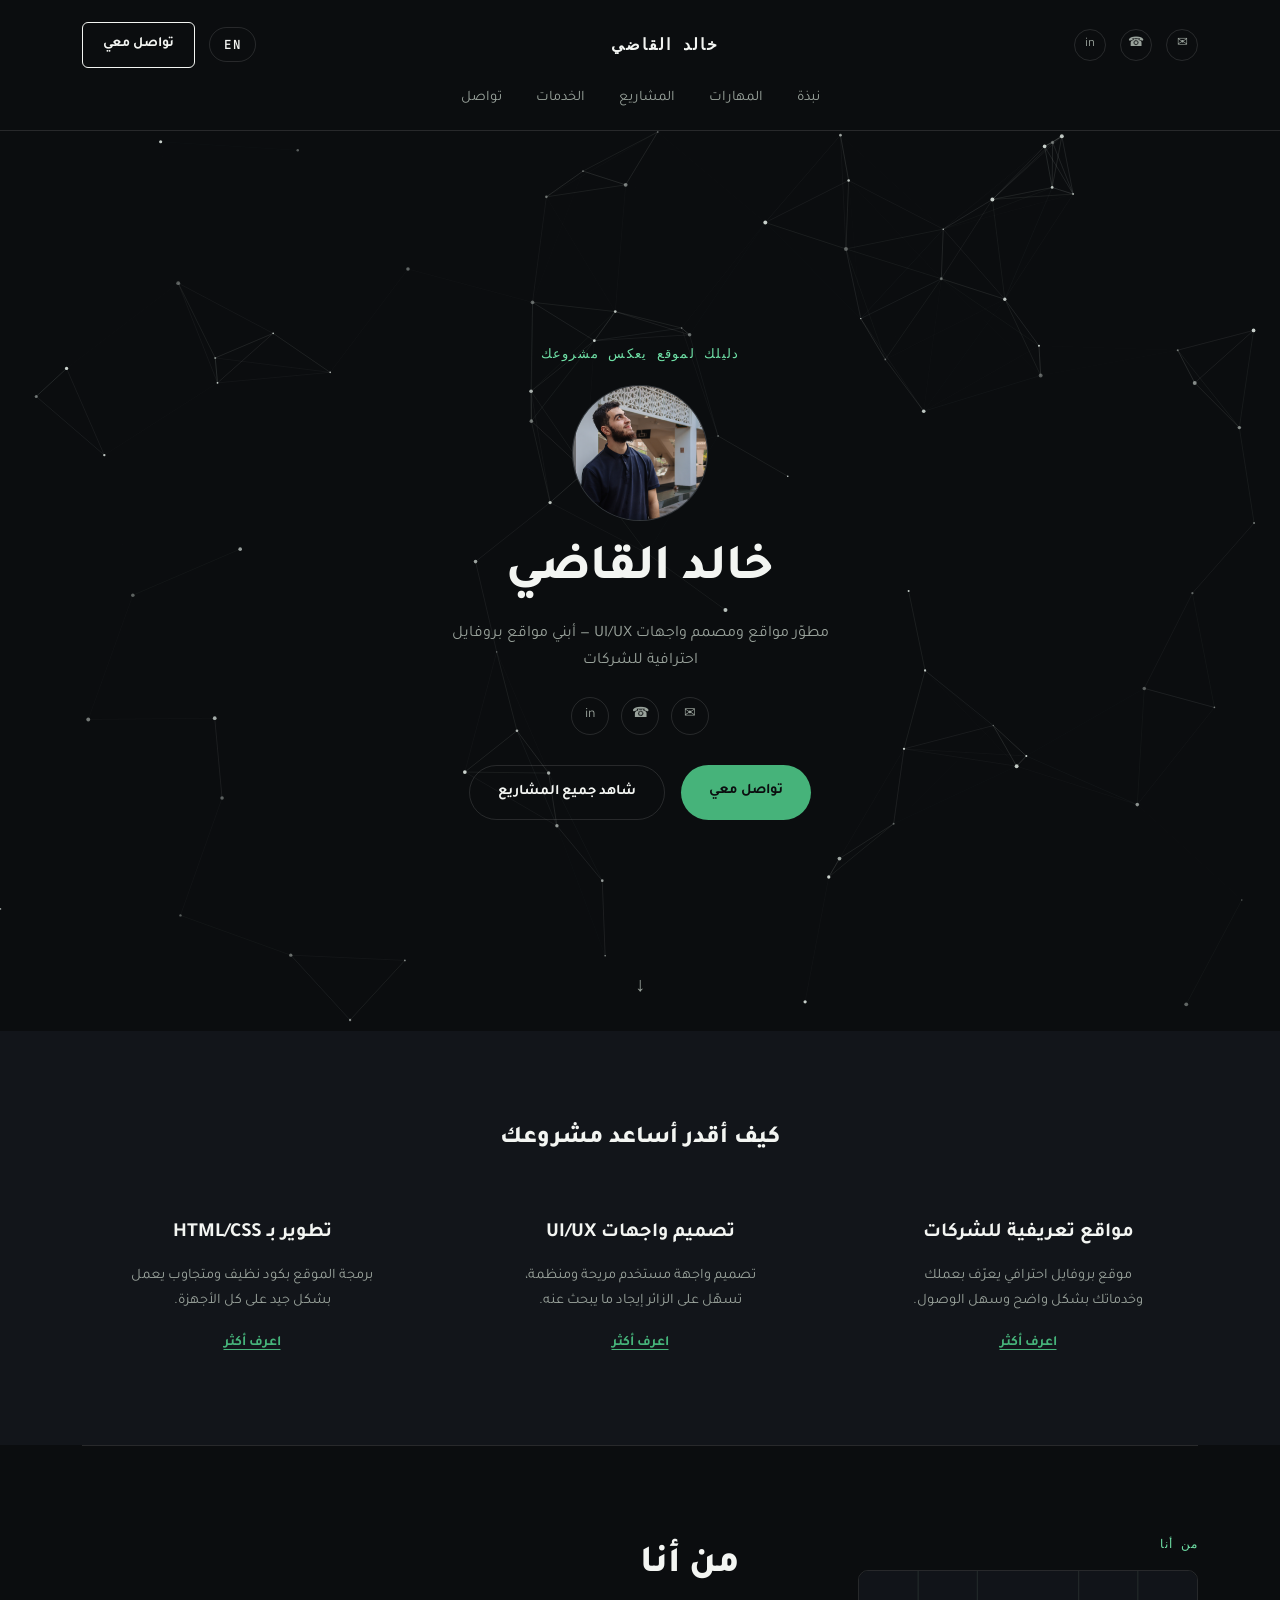
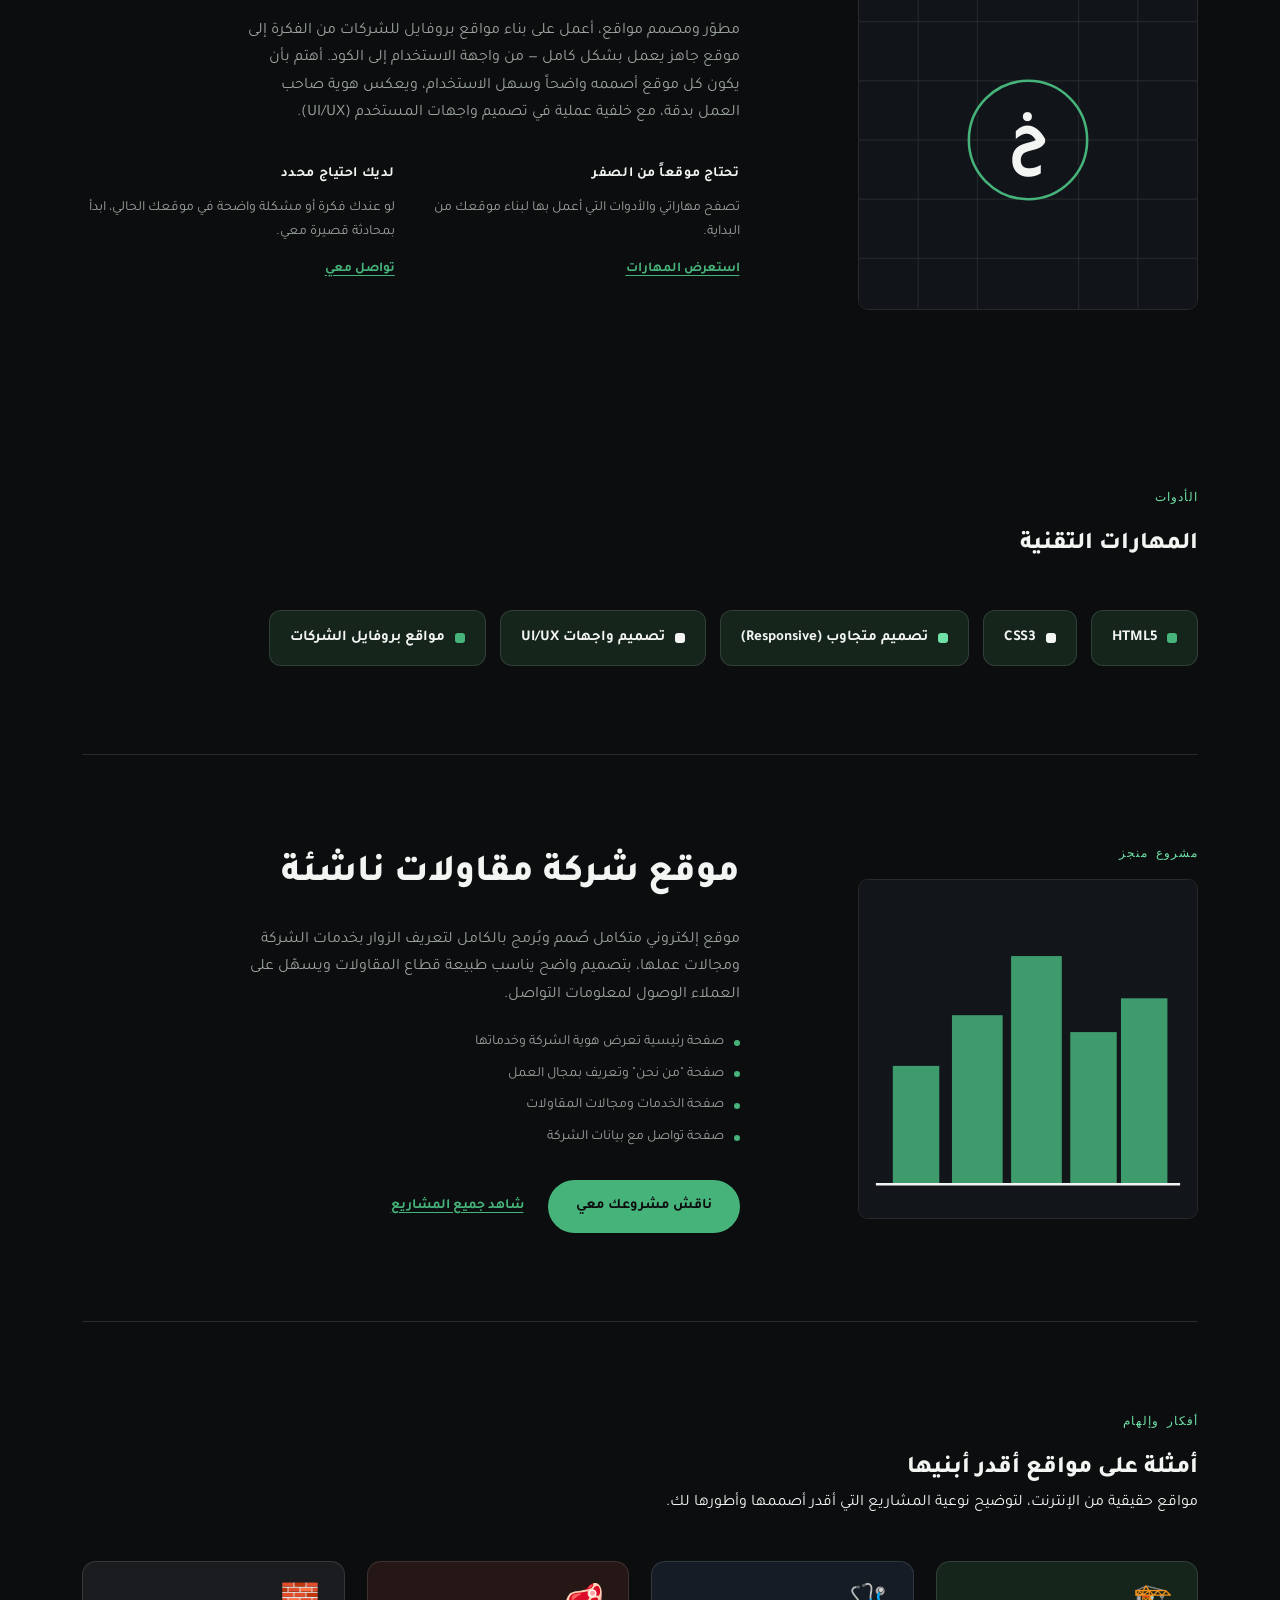
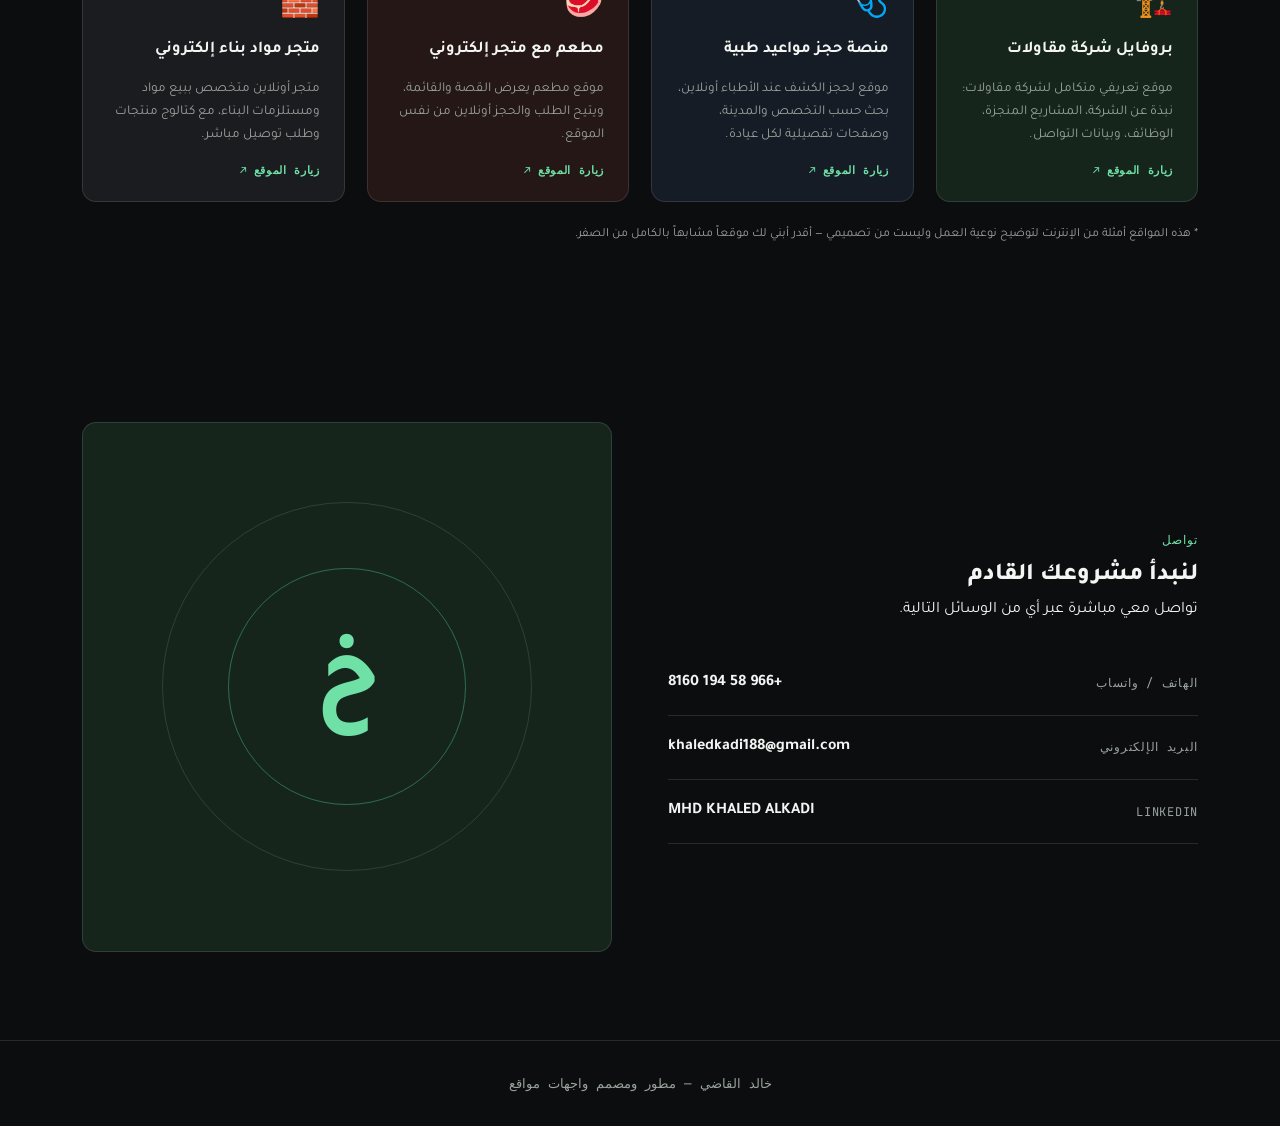
==== index.html @ 9bee2137 "Update index.html" ====
<!DOCTYPE html>
<html lang="ar" dir="rtl">
<head>
<meta charset="UTF-8">
<meta name="viewport" content="width=device-width, initial-scale=1.0">
<title>خالد القاضي — مطور ومصمم واجهات مواقع</title>
<meta name="description" content="خالد القاضي، مطور مواقع ومصمم واجهات مستخدم (UI/UX). أبني مواقع بروفايل احترافية للشركات الناشئة.">
<link rel="preconnect" href="https://fonts.googleapis.com">
<link rel="preconnect" href="https://fonts.gstatic.com" crossorigin>
<link href="https://fonts.googleapis.com/css2?family=Fraunces:ital,opsz,wght@0,9..144,400;0,9..144,500;0,9..144,600;1,9..144,500&family=Sora:wght@400;500;600;700&family=JetBrains+Mono:wght@400;500;600&family=Tajawal:wght@400;500;700;800&display=swap" rel="stylesheet">
<link rel="stylesheet" href="Protofile.css">
</head>
<body>

<header class="nav">
  <div class="nav-top wrap">
    <div class="nav-icons">
      <a href="mailto:khaledkadi188@gmail.com" aria-label="Email" class="icon-link">✉</a>
      <a href="tel:+966581948160" aria-label="Phone" class="icon-link">☎</a>
      <a href="https://www.linkedin.com/" target="_blank" rel="noopener" aria-label="LinkedIn" class="icon-link">in</a>
    </div>
    <a href="#top" class="site-title" data-i18n="brandName">خالد القاضي</a>
    <div class="nav-actions">
      <button class="lang-btn" id="langToggle">EN</button>
      <a href="#contact" class="btn-outline" data-i18n="navCta">تواصل معي</a>
    </div>
  </div>
  <nav class="links wrap">
    <a href="#about" data-i18n="navAbout">نبذة</a>
    <a href="#skills" data-i18n="navSkills">المهارات</a>
    <a href="projects.html" data-i18n="Projects">المشاريع</a>
    <a href="#services" data-i18n="navServices">الخدمات</a>
    <a href="#contact" data-i18n="navContact">تواصل</a>
  </nav>
</header>

<main id="top">
  <!-- HERO -->
  <section class="hero" id="hero">
    <canvas id="constellation" class="constellation-bg" aria-hidden="true"></canvas>
    <div class="hero-content">
      <span class="eyebrow" data-i18n="heroEyebrow">دليلك لموقع يعكس مشروعك</span>

      <div class="hero-avatar">
        <!-- ضع صورتك بجانب index.html بنفس اسم الملف "your-photo.jpg"، أو غيّر اسم الملف هنا في الكود -->
        <img src="Photo/IMG_0021.JPG.jpeg" alt="خالد القاضي" onerror="this.style.display='none'; this.nextElementSibling.style.display='flex';">
        <div class="avatar-fallback">
          <svg viewBox="0 0 100 100" aria-hidden="true"><circle cx="50" cy="36" r="18" fill="none" stroke="currentColor" stroke-width="4" style="color:var(--text-lo)"/><path d="M18 88c4-22 22-34 32-34s28 12 32 34" fill="none" stroke="currentColor" stroke-width="4" style="color:var(--text-lo)"/></svg>
        </div>
      </div>

      <h1 class="display hero-name" data-i18n="brandName">خالد القاضي</h1>
      <p class="hero-tagline" data-i18n="heroTagline">مطوّر مواقع ومصمم واجهات UI/UX — أبني مواقع بروفايل احترافية للشركات</p>

      <div class="hero-socials">
        <a href="mailto:khaledkadi188@gmail.com" aria-label="Email" class="icon-link">✉</a>
        <a href="tel:+966581948160" aria-label="Phone" class="icon-link">☎</a>
        <a href="https://www.linkedin.com/" target="_blank" rel="noopener" aria-label="LinkedIn" class="icon-link">in</a>
      </div>

      <div class="hero-cta">
        <a href="#contact" class="btn-solid" data-i18n="navCta">تواصل معي</a>
        <a href="projects.html" class="btn-outline-invert" data-i18n="viewAllProjects">شاهد أعمالي</a>
      </div>
    </div>
    <span class="scroll-hint">↓</span>
  </section>

  <!-- SERVICES TRIPTYCH -->
  <section id="services" class="triptych">
    <div class="wrap">
      <h2 class="display center" data-i18n="workTitle">كيف أقدر أساعد مشروعك</h2>
      <div class="triptych-grid">
        <div class="triptych-col">
          <h3 data-i18n="serv1Title">مواقع تعريفية للشركات</h3>
          <p data-i18n="serv1Body">موقع بروفايل احترافي يعرّف بعملك وخدماتك بشكل واضح وسهل الوصول.</p>
          <a href="#project" data-i18n="learnMore">اعرف أكثر</a>
        </div>
        <div class="triptych-col">
          <h3 data-i18n="serv2Title">تصميم واجهات UI/UX</h3>
          <p data-i18n="serv2Body">تصميم واجهة مستخدم مريحة ومنظمة، تسهّل على الزائر إيجاد ما يبحث عنه.</p>
          <a href="#skills" data-i18n="learnMore">اعرف أكثر</a>
        </div>
        <div class="triptych-col">
          <h3 data-i18n="serv3Title">تطوير بـ HTML/CSS</h3>
          <p data-i18n="serv3Body">برمجة الموقع بكود نظيف ومتجاوب يعمل بشكل جيد على كل الأجهزة.</p>
          <a href="#contact" data-i18n="learnMore">اعرف أكثر</a>
        </div>
      </div>
    </div>
  </section>

  <div class="wrap"><hr class="rule"></div>

  <!-- SPLIT: ABOUT / APPROACH -->
  <section id="about" class="split">
    <div class="wrap split-grid">
      <div class="split-media">
        <span class="tag" data-i18n="aboutTag">من أنا</span>
        <div class="media-box">
          <svg viewBox="0 0 400 400" aria-hidden="true">
            <rect width="400" height="400" fill="#12151A"/>
            <g stroke="#3A4640" stroke-width="1" opacity="0.6">
              <line x1="0" y1="60" x2="400" y2="60"/><line x1="0" y1="130" x2="400" y2="130"/>
              <line x1="0" y1="200" x2="400" y2="200"/><line x1="0" y1="270" x2="400" y2="270"/>
              <line x1="0" y1="340" x2="400" y2="340"/><line x1="70" y1="0" x2="70" y2="400"/>
              <line x1="140" y1="0" x2="140" y2="400"/><line x1="260" y1="0" x2="260" y2="400"/>
              <line x1="330" y1="0" x2="330" y2="400"/>
            </g>
            <circle cx="200" cy="200" r="70" fill="none" stroke="#46B37A" stroke-width="3"/>
            <text x="200" y="216" text-anchor="middle" font-size="72" font-family="Tajawal, sans-serif" font-weight="800" fill="#F3F5F2">خ</text>
          </svg>
        </div>
      </div>
      <div class="split-body">
        <h2 class="display" data-i18n="aboutTitle">من أنا</h2>
        <p class="lead" data-i18n="aboutBody">مطوّر ومصمم مواقع، أعمل على بناء مواقع بروفايل للشركات من الفكرة إلى موقع جاهز يعمل بشكل كامل — من واجهة الاستخدام إلى الكود. أهتم بأن يكون كل موقع أصممه واضحاً وسهل الاستخدام، ويعكس هوية صاحب العمل بدقة، مع خلفية عملية في تصميم واجهات المستخدم (UI/UX).</p>
        <div class="two-col">
          <div>
            <h4 data-i18n="tryNewTitle">تحتاج موقعاً من الصفر</h4>
            <p data-i18n="tryNewBody">تصفح مهاراتي والأدوات التي أعمل بها لبناء موقعك من البداية.</p>
            <a href="#skills" data-i18n="skillsLink">استعرض المهارات</a>
          </div>
          <div>
            <h4 data-i18n="targetTitle">لديك احتياج محدد</h4>
            <p data-i18n="targetBody">لو عندك فكرة أو مشكلة واضحة في موقعك الحالي، ابدأ بمحادثة قصيرة معي.</p>
            <a href="#contact" data-i18n="scheduleLink">تواصل معي</a>
          </div>
        </div>
      </div>
    </div>
  </section>

  <!-- SKILLS -->
  <section id="skills">
    <div class="wrap">
      <div class="section-head">
        <span class="tag" data-i18n="skillsTag">الأدوات</span>
        <h2 class="display" data-i18n="skillsTitle">المهارات التقنية</h2>
      </div>
      <div class="skills-wrap">
        <div class="skill-chip"><span class="skill-dot"></span>HTML5</div>
        <div class="skill-chip"><span class="skill-dot"></span>CSS3</div>
        <div class="skill-chip"><span class="skill-dot"></span><span data-i18n="skillResponsive">تصميم متجاوب (Responsive)</span></div>
        <div class="skill-chip"><span class="skill-dot"></span><span data-i18n="skillUiUx">تصميم واجهات UI/UX</span></div>
        <div class="skill-chip"><span class="skill-dot"></span><span data-i18n="skillProfile">مواقع بروفايل الشركات</span></div>
      </div>
    </div>
  </section>

  <div class="wrap"><hr class="rule"></div>

  <!-- PROJECT SPLIT (CTA style like reference coaching section) -->
  <section id="project" class="split alt">
    <div class="wrap split-grid">
      <div class="split-media">
        <span class="tag" data-i18n="projectTag">مشروع منجز</span>
        <div class="media-box">
          <svg viewBox="0 0 400 400" aria-hidden="true">
            <rect width="400" height="400" fill="#12151A"/>
            <g fill="#46B37A" opacity="0.85">
              <rect x="40" y="220" width="55" height="140"/>
              <rect x="110" y="160" width="60" height="200"/>
              <rect x="180" y="90" width="60" height="270"/>
              <rect x="250" y="180" width="55" height="180"/>
              <rect x="310" y="140" width="55" height="220"/>
            </g>
            <line x1="20" y1="360" x2="380" y2="360" stroke="#F3F5F2" stroke-width="3"/>
          </svg>
        </div>
      </div>
      <div class="split-body">
        <h2 class="display" data-i18n="projectTitle">موقع شركة مقاولات ناشئة</h2>
        <p class="lead" data-i18n="projectCardBody">موقع إلكتروني متكامل صُمم وبُرمج بالكامل لتعريف الزوار بخدمات الشركة ومجالات عملها، بتصميم واضح يناسب طبيعة قطاع المقاولات ويسهّل على العملاء الوصول لمعلومات التواصل.</p>
        <ul class="project-list">
          <li data-i18n="projectF1">صفحة رئيسية تعرض هوية الشركة وخدماتها</li>
          <li data-i18n="projectF2">صفحة "من نحن" وتعريف بمجال العمل</li>
          <li data-i18n="projectF3">صفحة الخدمات ومجالات المقاولات</li>
          <li data-i18n="projectF4">صفحة تواصل مع بيانات الشركة</li>
        </ul>
        <a href="#contact" class="btn-solid" data-i18n="bookCta">ناقش مشروعك معي</a>
        <a href="projects.html" class="card-link" style="display:inline-block; margin-inline-start:20px;" data-i18n="viewAllProjects">شاهد جميع المشاريع</a>
      </div>
    </div>
  </section>

  <div class="wrap"><hr class="rule"></div>

  <!-- INSPIRATION EXAMPLES -->
  <section id="examples">
    <div class="wrap">
      <div class="section-head">
        <span class="tag" data-i18n="examplesTag">أفكار وإلهام</span>
        <h2 class="display" data-i18n="examplesTitle">أمثلة على مواقع أقدر أبنيها</h2>
        <p class="lead" data-i18n="examplesLead">مواقع حقيقية من الإنترنت، لتوضيح نوعية المشاريع التي أقدر أصممها وأطورها لك.</p>
      </div>
      <div class="examples-grid">
        <a class="example-card tone-a" href="https://igcco.net/en/" target="_blank" rel="noopener">
          <span class="example-icon">🏗️</span>
          <h3 data-i18n="ex1Title">بروفايل شركة مقاولات</h3>
          <p data-i18n="ex1Body">موقع تعريفي متكامل لشركة مقاولات: نبذة عن الشركة، المشاريع المنجزة، الوظائف، وبيانات التواصل.</p>
          <span class="example-visit" data-i18n="visitSite">زيارة الموقع</span>
        </a>
        <a class="example-card tone-b" href="https://saudi.vezeeta.com/ar" target="_blank" rel="noopener">
          <span class="example-icon">🩺</span>
          <h3 data-i18n="ex2Title">منصة حجز مواعيد طبية</h3>
          <p data-i18n="ex2Body">موقع لحجز الكشف عند الأطباء أونلاين، بحث حسب التخصص والمدينة، وصفحات تفصيلية لكل عيادة.</p>
          <span class="example-visit" data-i18n="visitSite">زيارة الموقع</span>
        </a>
        <a class="example-card tone-c" href="https://redston.sa/ar" target="_blank" rel="noopener">
          <span class="example-icon">🥩</span>
          <h3 data-i18n="ex3Title">مطعم مع متجر إلكتروني</h3>
          <p data-i18n="ex3Body">موقع مطعم يعرض القصة والقائمة، ويتيح الطلب والحجز أونلاين من نفس الموقع.</p>
          <span class="example-visit" data-i18n="visitSite">زيارة الموقع</span>
        </a>
        <a class="example-card tone-d" href="https://mawad.com/" target="_blank" rel="noopener">
          <span class="example-icon">🧱</span>
          <h3 data-i18n="ex4Title">متجر مواد بناء إلكتروني</h3>
          <p data-i18n="ex4Body">متجر أونلاين متخصص ببيع مواد ومستلزمات البناء، مع كتالوج منتجات وطلب توصيل مباشر.</p>
          <span class="example-visit" data-i18n="visitSite">زيارة الموقع</span>
        </a>
      </div>
      <p class="examples-note" data-i18n="examplesNote">* هذه المواقع أمثلة من الإنترنت لتوضيح نوعية العمل وليست من تصميمي — أقدر أبني لك موقعاً مشابهاً بالكامل من الصفر.</p>
    </div>
  </section>

  <!-- CONTACT -->
  <section id="contact">
    <div class="wrap">
      <div class="contact-inner">
        <div>
          <span class="tag" data-i18n="contactTag">تواصل</span>
          <h2 class="display" data-i18n="contactTitle">لنبدأ مشروعك القادم</h2>
          <p class="lead" data-i18n="contactLead">تواصل معي مباشرة عبر أي من الوسائل التالية.</p>
          <div class="contact-list">
            <a class="contact-row" href="tel:+966581948160">
              <span class="k" data-i18n="contactPhoneK">الهاتف / واتساب</span>
              <span class="v">+966 58 194 8160</span>
            </a>
            <a class="contact-row" href="mailto:khaledkadi188@gmail.com">
              <span class="k" data-i18n="contactEmailK">البريد الإلكتروني</span>
              <span class="v">khaledkadi188@gmail.com</span>
            </a>
            <a class="contact-row" href="https://www.linkedin.com/" target="_blank" rel="noopener">
              <span class="k">LinkedIn</span>
              <span class="v">MHD KHALED ALKADI</span>
            </a>
          </div>
        </div>
        <div class="contact-visual" aria-hidden="true">
          <div class="ring r1"></div>
          <div class="ring r2"></div>
          <span class="contact-initial">خ</span>
        </div>
      </div>
    </div>
  </section>
</main>

<footer>
  <div class="wrap">
    <span data-i18n="footerText">خالد القاضي — مطور ومصمم واجهات مواقع</span>
  </div>
</footer>

<script>
  const translations = {
    ar: {
      brandName:"خالد القاضي", navAbout:"نبذة", navSkills:"المهارات", navProject:"المشاريع", navServices:"الخدمات", navContact:"تواصل", navCta:"تواصل معي",
      heroEyebrow:"دليلك لموقع يعكس مشروعك",
      heroTagline:"مطوّر مواقع ومصمم واجهات UI/UX — أبني مواقع بروفايل احترافية للشركات",
      workTitle:"كيف أقدر أساعد مشروعك",
      serv1Title:"مواقع تعريفية للشركات", serv1Body:"موقع بروفايل احترافي يعرّف بعملك وخدماتك بشكل واضح وسهل الوصول.",
      serv2Title:"تصميم واجهات UI/UX", serv2Body:"تصميم واجهة مستخدم مريحة ومنظمة، تسهّل على الزائر إيجاد ما يبحث عنه.",
      serv3Title:"تطوير بـ HTML/CSS", serv3Body:"برمجة الموقع بكود نظيف ومتجاوب يعمل بشكل جيد على كل الأجهزة.",
      learnMore:"اعرف أكثر",
      aboutTag:"من أنا", aboutTitle:"من أنا",
      aboutBody:"مطوّر ومصمم مواقع، أعمل على بناء مواقع بروفايل للشركات من الفكرة إلى موقع جاهز يعمل بشكل كامل — من واجهة الاستخدام إلى الكود. أهتم بأن يكون كل موقع أصممه واضحاً وسهل الاستخدام، ويعكس هوية صاحب العمل بدقة، مع خلفية عملية في تصميم واجهات المستخدم (UI/UX).",
      tryNewTitle:"تحتاج موقعاً من الصفر", tryNewBody:"تصفح مهاراتي والأدوات التي أعمل بها لبناء موقعك من البداية.", skillsLink:"استعرض المهارات",
      targetTitle:"لديك احتياج محدد", targetBody:"لو عندك فكرة أو مشكلة واضحة في موقعك الحالي، ابدأ بمحادثة قصيرة معي.", scheduleLink:"تواصل معي",
      skillsTag:"الأدوات", skillsTitle:"المهارات التقنية",
      skillResponsive:"تصميم متجاوب (Responsive)", skillUiUx:"تصميم واجهات UI/UX", skillProfile:"مواقع بروفايل الشركات",
      projectTag:"مشروع منجز", projectTitle:"موقع شركة مقاولات ناشئة",
      projectCardBody:"موقع إلكتروني متكامل صُمم وبُرمج بالكامل لتعريف الزوار بخدمات الشركة ومجالات عملها، بتصميم واضح يناسب طبيعة قطاع المقاولات ويسهّل على العملاء الوصول لمعلومات التواصل.",
      projectF1:"صفحة رئيسية تعرض هوية الشركة وخدماتها",
      projectF2:'صفحة "من نحن" وتعريف بمجال العمل',
      projectF3:"صفحة الخدمات ومجالات المقاولات",
      projectF4:"صفحة تواصل مع بيانات الشركة",
      bookCta:"ناقش مشروعك معي",
      viewAllProjects:"شاهد جميع المشاريع",
      examplesTag:"أفكار وإلهام", examplesTitle:"أمثلة على مواقع أقدر أبنيها",
      examplesLead:"مواقع حقيقية من الإنترنت، لتوضيح نوعية المشاريع التي أقدر أصممها وأطورها لك.",
      ex1Title:"بروفايل شركة مقاولات",
      ex1Body:"موقع تعريفي متكامل لشركة مقاولات: نبذة عن الشركة، المشاريع المنجزة، الوظائف، وبيانات التواصل.",
      ex2Title:"منصة حجز مواعيد طبية",
      ex2Body:"موقع لحجز الكشف عند الأطباء أونلاين، بحث حسب التخصص والمدينة، وصفحات تفصيلية لكل عيادة.",
      ex3Title:"مطعم مع متجر إلكتروني",
      ex3Body:"موقع مطعم يعرض القصة والقائمة، ويتيح الطلب والحجز أونلاين من نفس الموقع.",
      ex4Title:"متجر مواد بناء إلكتروني",
      ex4Body:"متجر أونلاين متخصص ببيع مواد ومستلزمات البناء، مع كتالوج منتجات وطلب توصيل مباشر.",
      visitSite:"زيارة الموقع",
      examplesNote:"* هذه المواقع أمثلة من الإنترنت لتوضيح نوعية العمل وليست من تصميمي — أقدر أبني لك موقعاً مشابهاً بالكامل من الصفر.",
      contactTag:"تواصل", contactTitle:"لنبدأ مشروعك القادم", contactLead:"تواصل معي مباشرة عبر أي من الوسائل التالية.",
      contactPhoneK:"الهاتف / واتساب", contactEmailK:"البريد الإلكتروني",
      footerText:"خالد القاضي — مطور ومصمم واجهات مواقع"
    },
    en: {
      brandName:"Khaled Alkadi", navAbout:"About", navSkills:"Skills", navProject:"Projects", navServices:"Services", navContact:"Contact", navCta:"Get in touch",
      heroEyebrow:"Your guide to a site that fits your business",
      heroTagline:"Web developer & UI/UX designer — I build professional profile sites for businesses",
      workTitle:"How I can help your project",
      serv1Title:"Company profile websites", serv1Body:"A professional profile site that introduces your business and services clearly.",
      serv2Title:"UI/UX design", serv2Body:"Clear, organized interface design that helps visitors find what they need.",
      serv3Title:"HTML/CSS development", serv3Body:"Clean, responsive code that works well across every device.",
      learnMore:"Learn more",
      aboutTag:"About", aboutTitle:"Who I am",
      aboutBody:"A web developer and designer who builds company profile websites from concept to a fully working site — from the interface to the code. I care about making every site I design clear and easy to use, accurately reflecting the business behind it, with hands-on grounding in UI/UX design.",
      tryNewTitle:"Starting from scratch", tryNewBody:"Browse my skills and the tools I use to build your site from the ground up.", skillsLink:"See my skills",
      targetTitle:"Have a specific need", targetBody:"If you have a clear idea or an issue with your current site, let's talk.", scheduleLink:"Get in touch",
      skillsTag:"Toolkit", skillsTitle:"Technical skills",
      skillResponsive:"Responsive design", skillUiUx:"UI/UX design", skillProfile:"Company profile sites",
      projectTag:"Completed project", projectTitle:"Growing construction company website",
      projectCardBody:"A complete website designed and built to introduce visitors to the company's services and areas of work, with a clear layout suited to the construction sector and easy access to contact information.",
      projectF1:"Homepage showcasing the company's identity and services",
      projectF2:'An "About us" page introducing the business',
      projectF3:"A services page covering construction specialties",
      projectF4:"A contact page with company details",
      bookCta:"Discuss your project",
      viewAllProjects:"View all projects",
      examplesTag:"Inspiration", examplesTitle:"Examples of sites I can build",
      examplesLead:"Real websites from around the web, showing the kind of projects I can design and build for you.",
      ex1Title:"Contracting company profile",
      ex1Body:"A complete profile site for a contracting company: about the company, completed projects, careers, and contact details.",
      ex2Title:"Medical appointment booking platform",
      ex2Body:"A site for booking doctor appointments online, searchable by specialty and city, with detailed clinic pages.",
      ex3Title:"Restaurant with online store",
      ex3Body:"A restaurant site that tells its story and menu, while letting customers order and book a table online.",
      ex4Title:"Building materials online store",
      ex4Body:"An online store specialized in construction materials and supplies, with a product catalog and direct delivery ordering.",
      visitSite:"Visit website",
      examplesNote:"* These sites are examples from the web to illustrate the type of work, not designed by me — I can build you a similar site fully from scratch.",
      contactTag:"Contact", contactTitle:"Let's start your next project", contactLead:"Reach out directly through any of the channels below.",
      contactPhoneK:"Phone / WhatsApp", contactEmailK:"Email",
      footerText:"Khaled Alkadi — Web Developer & UI/UX Designer"
    }
  };

  const langToggle = document.getElementById('langToggle');
  const htmlEl = document.documentElement;

  function applyLang(lang){
    const dict = translations[lang];
    document.querySelectorAll('[data-i18n]').forEach(el=>{
      const key = el.getAttribute('data-i18n');
      if(dict[key] !== undefined){ el.innerHTML = dict[key]; }
    });
    htmlEl.setAttribute('lang', lang);
    htmlEl.setAttribute('dir', lang === 'ar' ? 'rtl' : 'ltr');
    langToggle.textContent = lang === 'ar' ? 'EN' : 'عربي';
    langToggle.setAttribute('aria-label', lang === 'ar' ? 'Switch to English' : 'التبديل إلى العربية');
  }

  let currentLang = 'ar';
  langToggle.addEventListener('click', ()=>{
    currentLang = currentLang === 'ar' ? 'en' : 'ar';
    applyLang(currentLang);
  });

  applyLang(currentLang);
</script>

<script>
  (function(){
    const canvas = document.getElementById('constellation');
    if(!canvas) return;
    const ctx = canvas.getContext('2d');
    const heroEl = document.getElementById('hero');
    const reduceMotion = window.matchMedia('(prefers-reduced-motion: reduce)').matches;

    const styles = getComputedStyle(document.documentElement);
    const dotColor = styles.getPropertyValue('--dot').trim() || '#CBD3CE';
    const lineColor = styles.getPropertyValue('--star-line').trim() || 'rgba(203,211,206,0.3)';

    let w = 0, h = 0, dpr = 1, particles = [], raf = null, t = 0;

    function resize(){
      dpr = Math.min(window.devicePixelRatio || 1, 2);
      w = heroEl.clientWidth;
      h = heroEl.clientHeight;
      canvas.width = Math.round(w * dpr);
      canvas.height = Math.round(h * dpr);
      ctx.setTransform(dpr, 0, 0, dpr, 0, 0);
      seed();
    }

    function seed(){
      const density = 12000;
      const count = Math.max(30, Math.min(85, Math.floor((w * h) / density)));
      particles = Array.from({ length: count }, () => ({
        x: Math.random() * w,
        y: Math.random() * h,
        vx: (Math.random() - 0.5) * 0.16,
        vy: (Math.random() - 0.5) * 0.16,
        r: Math.random() * 1.3 + 0.7,
        phase: Math.random() * Math.PI * 2
      }));
    }

    function frame(){
      t += 0.015;
      ctx.clearRect(0, 0, w, h);
      const linkDist = Math.min(150, w * 0.15);

      if(!reduceMotion){
        for(const p of particles){
          p.x += p.vx; p.y += p.vy;
          if(p.x < -20) p.x = w + 20; if(p.x > w + 20) p.x = -20;
          if(p.y < -20) p.y = h + 20; if(p.y > h + 20) p.y = -20;
        }
      }

      for(let i = 0; i < particles.length; i++){
        for(let j = i + 1; j < particles.length; j++){
          const a = particles[i], b = particles[j];
          const dx = a.x - b.x, dy = a.y - b.y;
          const dist = Math.sqrt(dx * dx + dy * dy);
          if(dist < linkDist){
            ctx.globalAlpha = (1 - dist / linkDist) * 0.6;
            ctx.strokeStyle = lineColor;
            ctx.lineWidth = 1;
            ctx.beginPath();
            ctx.moveTo(a.x, a.y);
            ctx.lineTo(b.x, b.y);
            ctx.stroke();
          }
        }
      }

      ctx.globalAlpha = 1;
      ctx.fillStyle = dotColor;
      for(const p of particles){
        const twinkle = reduceMotion ? 1 : (0.7 + Math.sin(t * 1.4 + p.phase) * 0.3);
        ctx.globalAlpha = twinkle;
        ctx.beginPath();
        ctx.arc(p.x, p.y, p.r, 0, Math.PI * 2);
        ctx.fill();
      }
      ctx.globalAlpha = 1;

      if(!reduceMotion){ raf = requestAnimationFrame(frame); }
    }

    window.addEventListener('resize', resize);
    resize();
    frame();
  })();
</script>

</body>
</html>
---- Protofile.css ----
:root{
  --bg:#0B0D0F;
  --bg-alt:#12151A;
  --bg-card:#181C21;
  --ink:#F3F5F2;
  --text-lo:#9AA39C;
  --line: rgba(243,245,242,0.12);
  --green:#46B37A;
  --green-bright:#6FE0A6;
  --green-dark:#1E4A2F;
  --green-light:#15251C;
  --dot:#CBD3CE;
  --star-line: rgba(203,211,206,0.30);
  --max: 1180px;
  --font-display-en: 'Fraunces', serif;
  --font-body-en: 'Sora', sans-serif;
  --font-display-ar: 'Tajawal', sans-serif;
  --font-body-ar: 'Tajawal', sans-serif;
  --font-mono: 'JetBrains Mono', monospace;
}
*{box-sizing:border-box; margin:0; padding:0;}
html{scroll-behavior:smooth;}
@media (prefers-reduced-motion: reduce){
  html{scroll-behavior:auto;}
  *{animation-duration:0.01ms !important; transition-duration:0.01ms !important;}
}
body{
  background:var(--bg);
  color:var(--ink);
  font-family:var(--font-body-ar);
  line-height:1.7;
}
html[lang="en"] body{ font-family:var(--font-body-en); }
html[lang="en"] h1, html[lang="en"] h2, html[lang="en"] .display{ font-family:var(--font-display-en); font-style:italic; font-weight:500; }
html[lang="ar"] h1, html[lang="ar"] h2, html[lang="ar"] .display{ font-family:var(--font-display-ar); font-weight:800; }

a{color:inherit;}
.wrap{max-width:var(--max); margin:0 auto; padding:0 32px;}
section{padding:88px 0;}
@media (max-width:720px){ section{padding:56px 0;} }

a:focus-visible, button:focus-visible{ outline:2px solid var(--green); outline-offset:3px; border-radius:4px; }

/* ---------- nav ---------- */
header.nav{ background:var(--bg); border-bottom:1px solid var(--line); position:sticky; top:0; z-index:50; }
.nav-top{ display:flex; align-items:center; justify-content:space-between; padding:22px 32px 18px; gap:16px; }
.nav-icons{ display:flex; gap:14px; }
.icon-link{
  width:32px; height:32px; border-radius:50%; border:1px solid var(--line);
  display:flex; align-items:center; justify-content:center; text-decoration:none;
  font-size:13px; color:var(--text-lo); transition:border-color .2s ease, color .2s ease;
}
.icon-link:hover{ border-color:var(--green); color:var(--green-bright); }
.site-title{
  font-family:var(--font-mono); font-size:16px; letter-spacing:.12em; text-transform:uppercase;
  text-decoration:none; color:var(--ink); font-weight:600;
}
.nav-actions{ display:flex; align-items:center; gap:14px; }
.lang-btn{
  font-family:var(--font-mono); font-size:12.5px; font-weight:600;
  background:transparent; border:1px solid var(--line); color:var(--ink);
  padding:8px 14px; border-radius:999px; cursor:pointer; letter-spacing:.04em;
  transition:border-color .2s ease;
}
.lang-btn:hover{ border-color:var(--green); }
.btn-outline{
  border:1px solid var(--ink); color:var(--ink); text-decoration:none;
  padding:10px 20px; border-radius:6px; font-size:14px; font-weight:600;
  transition:background .2s ease, color .2s ease, border-color .2s ease;
}
.btn-outline:hover{ background:var(--green); color:var(--bg); border-color:var(--green); }
nav.links{
  display:flex; justify-content:center; gap:34px; padding:0 32px 20px;
  font-size:14.5px;
}
nav.links a{ text-decoration:none; color:var(--text-lo); transition:color .2s ease; }
nav.links a:hover{ color:var(--green-bright); }
@media (max-width:720px){
  .nav-top{ flex-wrap:wrap; }
  nav.links{ gap:18px; flex-wrap:wrap; font-size:13px; }
}

/* ---------- hero ---------- */
.hero{
  position:relative; overflow:hidden;
  min-height:100vh; min-height:100svh;
  display:flex; align-items:center; justify-content:center;
  text-align:center; background:var(--bg);
}
.constellation-bg{ position:absolute; inset:0; width:100%; height:100%; display:block; }
.hero-content{
  position:relative; z-index:2;
  display:flex; flex-direction:column; align-items:center; gap:20px;
  padding:40px 32px; max-width:640px; margin:0 auto;
}
.eyebrow{
  font-family:var(--font-mono); font-size:12.5px; letter-spacing:.1em; text-transform:uppercase;
  color:var(--green-bright); display:inline-block;
}
.hero-avatar{
  width:136px; height:136px; border-radius:50%; overflow:hidden;
  background:var(--bg-card); border:1px solid var(--line);
  display:flex; align-items:center; justify-content:center; position:relative;
  animation:avatarGlow 4.5s ease-in-out infinite;
}
@keyframes avatarGlow{
  0%,100%{ box-shadow:0 0 0 1px var(--line), 0 0 30px rgba(70,179,122,0.14); }
  50%{ box-shadow:0 0 0 1px var(--line), 0 0 48px rgba(70,179,122,0.26); }
}
.hero-avatar img{ width:100%; height:100%; object-fit:cover; display:block; }
.avatar-fallback{ width:100%; height:100%; display:flex; align-items:center; justify-content:center; }
.avatar-fallback svg{ width:44%; height:44%; opacity:.4; }
.hero-name{ font-size:clamp(32px,5.2vw,50px); color:var(--ink); line-height:1.2; }
.hero-tagline{ font-size:16px; color:var(--text-lo); max-width:42ch; }
.hero-socials{ display:flex; gap:12px; margin-top:2px; }
.hero-socials .icon-link{ width:38px; height:38px; font-size:14px; }
.hero-cta{ display:flex; gap:16px; margin-top:10px; flex-wrap:wrap; justify-content:center; }
.scroll-hint{
  position:absolute; bottom:26px; left:50%; transform:translateX(-50%);
  color:var(--text-lo); font-size:20px; z-index:2;
  animation:scrollBounce 2.2s ease-in-out infinite;
}
@keyframes scrollBounce{ 0%,100%{ transform:translateX(-50%) translateY(0); opacity:.6;} 50%{ transform:translateX(-50%) translateY(8px); opacity:1;} }

/* ---------- services triptych ---------- */
.triptych{ background:var(--bg-alt); }
.triptych .center{ text-align:center; margin-bottom:56px; color:var(--ink); }
.triptych-grid{ display:grid; grid-template-columns:repeat(3,1fr); gap:48px; text-align:center; }
@media (max-width:820px){ .triptych-grid{ grid-template-columns:1fr; gap:40px; } }
.triptych-col h3{ font-size:20px; margin-bottom:14px; font-family:var(--font-body-ar); color:var(--ink); }
html[lang="en"] .triptych-col h3{ font-family:var(--font-body-en); font-weight:700; }
.triptych-col p{ font-size:14.5px; color:var(--text-lo); max-width:32ch; margin:0 auto 16px; }
.triptych-col a{ font-size:14px; text-decoration:underline; text-underline-offset:4px; color:var(--green); font-weight:600; }
.triptych-col a:hover{ color:var(--green-bright); }

.rule{ border:none; border-top:1px solid var(--line); margin:0; }

/* ---------- split sections ---------- */
.split-grid{ display:grid; grid-template-columns:0.75fr 1.25fr; gap:64px; align-items:start; }
@media (max-width:860px){ .split-grid{ grid-template-columns:1fr; gap:32px; } }
.split-media .tag{ display:block; margin-bottom:16px; }
.media-box{ border-radius:10px; overflow:hidden; aspect-ratio:1/1; max-width:340px; border:1px solid var(--line); }
.media-box svg{ width:100%; height:100%; display:block; animation:floatShape 6s ease-in-out infinite; }
@keyframes floatShape{ 0%,100%{ transform:translateY(0);} 50%{ transform:translateY(-6px);} }
.tag{
  font-family:var(--font-mono); font-size:12px; letter-spacing:.08em; text-transform:uppercase;
  color:var(--green-bright);
}
.split-body h2.display{ font-size:clamp(26px,3.6vw,38px); margin-bottom:20px; color:var(--ink); }
.split-body .lead{ font-size:16px; color:var(--text-lo); max-width:56ch; margin-bottom:8px; }
.two-col{ display:grid; grid-template-columns:1fr 1fr; gap:32px; margin-top:36px; }
@media (max-width:560px){ .two-col{ grid-template-columns:1fr; } }
.two-col h4{ font-size:14px; letter-spacing:.04em; text-transform:uppercase; margin-bottom:10px; color:var(--ink); }
.two-col p{ font-size:14px; color:var(--text-lo); margin-bottom:12px; }
.two-col a{ font-size:13.5px; text-decoration:underline; text-underline-offset:4px; color:var(--green); font-weight:600; }
.two-col a:hover{ color:var(--green-bright); }

.split.alt .project-list{ list-style:none; display:flex; flex-direction:column; gap:8px; margin:22px 0 30px; }
.split.alt .project-list li{ display:flex; align-items:center; gap:10px; font-size:14px; color:var(--text-lo); }
.split.alt .project-list li::before{ content:''; width:6px; height:6px; border-radius:50%; background:var(--green); flex-shrink:0; }
.btn-solid{
  display:inline-block; background:var(--green); color:var(--bg);
  padding:14px 28px; border-radius:999px; text-decoration:none; font-weight:700; font-size:14.5px;
  transition:transform .2s ease, background .2s ease;
}
.btn-solid:hover{ transform:translateY(-2px); background:var(--green-bright); }
.btn-outline-invert{
  display:inline-block; border:1px solid var(--line); color:var(--ink);
  padding:14px 28px; border-radius:999px; text-decoration:none; font-weight:700; font-size:14.5px;
  transition:border-color .2s ease, color .2s ease;
}
.btn-outline-invert:hover{ border-color:var(--green); color:var(--green-bright); }

/* ---------- skills ---------- */
.section-head{ max-width:60ch; margin-bottom:44px; }
.section-head h2{ margin-top:12px; color:var(--ink); }
.skills-wrap{ display:flex; flex-wrap:wrap; gap:14px; }
.skill-chip{
  display:flex; align-items:center; gap:10px;
  padding:14px 20px; border-radius:12px;
  background:var(--green-light); border:1px solid var(--line);
  font-size:15px; font-weight:600; color:var(--ink);
  transition:border-color .2s ease, transform .2s ease;
}
.skill-chip:hover{ border-color:var(--green); transform:translateY(-3px); }
.skill-dot{ width:10px; height:10px; border-radius:3px; background:var(--green); }
.skill-chip:nth-child(2n) .skill-dot{ background:var(--ink); }
.skill-chip:nth-child(3n) .skill-dot{ background:var(--green-bright); }

/* ---------- contact ---------- */
.contact-inner{ display:grid; grid-template-columns:1fr 1fr; gap:56px; align-items:center; }
@media (max-width:820px){ .contact-inner{ grid-template-columns:1fr; } }
.contact-list{ display:flex; flex-direction:column; margin-top:28px; }
.contact-row{
  display:flex; align-items:center; justify-content:space-between;
  padding:18px 0; border-bottom:1px solid var(--line);
  text-decoration:none; color:var(--ink);
  transition:color .2s ease;
}
.contact-row:hover{ color:var(--green-bright); }
.contact-row .k{ font-family:var(--font-mono); font-size:12px; color:var(--text-lo); text-transform:uppercase; letter-spacing:.06em; }
.contact-row .v{ font-size:16px; font-weight:600; }
.contact-visual{
  aspect-ratio:1/1; border-radius:14px; background:var(--green-light); border:1px solid var(--line);
  display:flex; align-items:center; justify-content:center; position:relative; overflow:hidden;
}
.contact-visual .ring{ position:absolute; border:1px solid var(--line); border-radius:50%; }
.contact-visual .r1{ width:70%; height:70%; }
.contact-visual .r2{ width:45%; height:45%; border-color:var(--green); opacity:.5; }
.contact-initial{ font-family:var(--font-display-ar); font-weight:800; font-size:96px; color:var(--green-bright); z-index:2; }

footer{
  padding:32px 0; text-align:center; border-top:1px solid var(--line);
  font-family:var(--font-mono); font-size:12.5px; color:var(--text-lo);
}

/* ---------- inspiration examples ---------- */
.examples-grid{ display:grid; grid-template-columns:repeat(4,1fr); gap:22px; }
@media (max-width:980px){ .examples-grid{ grid-template-columns:1fr 1fr; } }
@media (max-width:560px){ .examples-grid{ grid-template-columns:1fr; } }
.example-card{
  border-radius:14px; padding:28px 24px 22px; display:flex; flex-direction:column; gap:14px;
  min-height:220px; border:1px solid var(--line); text-decoration:none; color:var(--ink);
  transition:transform .2s ease, box-shadow .2s ease, border-color .2s ease;
}
.example-card:hover{ transform:translateY(-4px); box-shadow:0 14px 30px rgba(0,0,0,0.35); border-color:var(--green); }
.example-icon{ font-size:32px; line-height:1; }
.example-card h3{ font-size:16.5px; }
.example-card p{ font-size:13.5px; color:var(--text-lo); flex:1; }
.example-visit{
  font-family:var(--font-mono); font-size:11px; letter-spacing:.06em; text-transform:uppercase;
  font-weight:600; color:var(--green-bright); display:flex; align-items:center; gap:6px;
}
.example-visit::after{ content:'↗'; }
.example-card.tone-a{ background:#15251C; }
.example-card.tone-b{ background:#151C26; }
.example-card.tone-c{ background:#241715; }
.example-card.tone-d{ background:#1A1C1F; }
.examples-note{ font-size:12.5px; color:var(--text-lo); margin-top:22px; }

/* ---------- projects page ---------- */
.page-header{ padding:80px 0 56px; border-bottom:1px solid var(--line); background:var(--bg-alt); }
.page-header .eyebrow{ display:block; }
.page-header h1{ font-size:clamp(34px,5vw,54px); color:var(--ink); margin:6px 0 16px; }
.page-header .lead{ font-size:16px; color:var(--text-lo); max-width:56ch; }

.project-grid{ display:grid; grid-template-columns:1fr 1fr; gap:28px; }
@media (max-width:780px){ .project-grid{ grid-template-columns:1fr; } }

.project-card-sm{
  border:1px solid var(--line); border-radius:14px; overflow:hidden;
  background:var(--bg-card); display:flex; flex-direction:column;
  transition:transform .2s ease, box-shadow .2s ease;
}
.project-card-sm:hover{ transform:translateY(-4px); box-shadow:0 14px 30px rgba(0,0,0,0.35); }
.card-media{ aspect-ratio:16/10; background:var(--green-light); }
.card-media svg{ width:100%; height:100%; display:block; }
.card-body{ padding:26px; }
.card-body h3{ font-size:19px; margin-bottom:10px; color:var(--ink); font-family:var(--font-body-ar); }
html[lang="en"] .card-body h3{ font-family:var(--font-body-en); font-weight:700; }
.card-body p{ font-size:14.5px; color:var(--text-lo); margin-bottom:16px; }
.card-list{ list-style:none; display:flex; flex-direction:column; gap:6px; margin-bottom:16px; }
.card-list li{ display:flex; align-items:center; gap:9px; font-size:13.5px; color:var(--text-lo); }
.card-list li::before{ content:''; width:5px; height:5px; border-radius:50%; background:var(--green); flex-shrink:0; }
.card-tags{ display:flex; flex-wrap:wrap; gap:8px; margin-bottom:14px; }
.ptag{ font-family:var(--font-mono); font-size:11px; padding:5px 11px; border-radius:999px; background:var(--green-light); color:var(--green-bright); }
.card-link{ font-size:14px; font-weight:600; text-decoration:underline; text-underline-offset:4px; color:var(--green); }
.card-link:hover{ color:var(--green-bright); }

.placeholder-card{ border-style:dashed; }
.placeholder-media{ display:flex; align-items:center; justify-content:center; background:var(--bg-alt); }
.placeholder-media .plus{ font-size:44px; color:var(--text-lo); font-family:var(--font-mono); }
.placeholder-card h3, .placeholder-card p{ color:var(--text-lo); }

.cta-band{ background:var(--green-light); text-align:center; }
.cta-inner{ display:flex; flex-direction:column; align-items:center; gap:24px; }
.cta-inner h2{ color:var(--ink); font-size:clamp(26px,3.6vw,36px); }
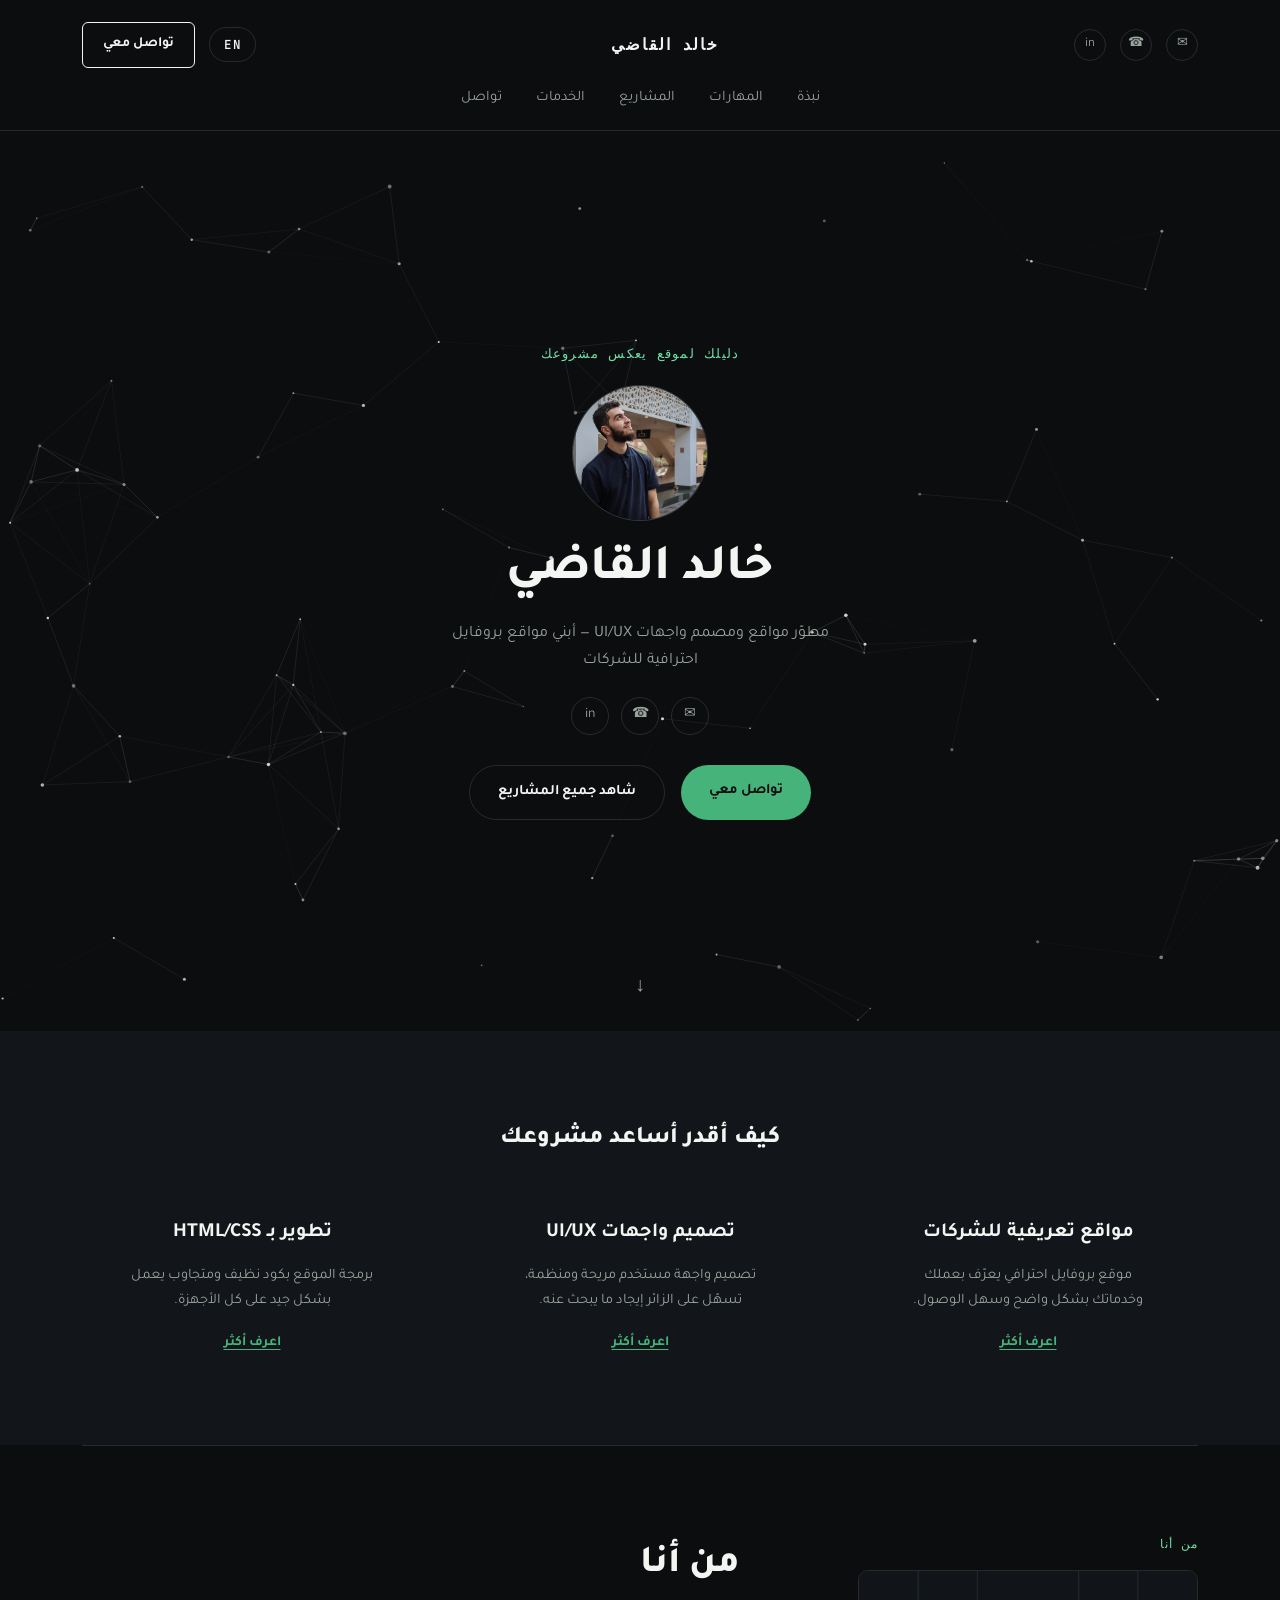
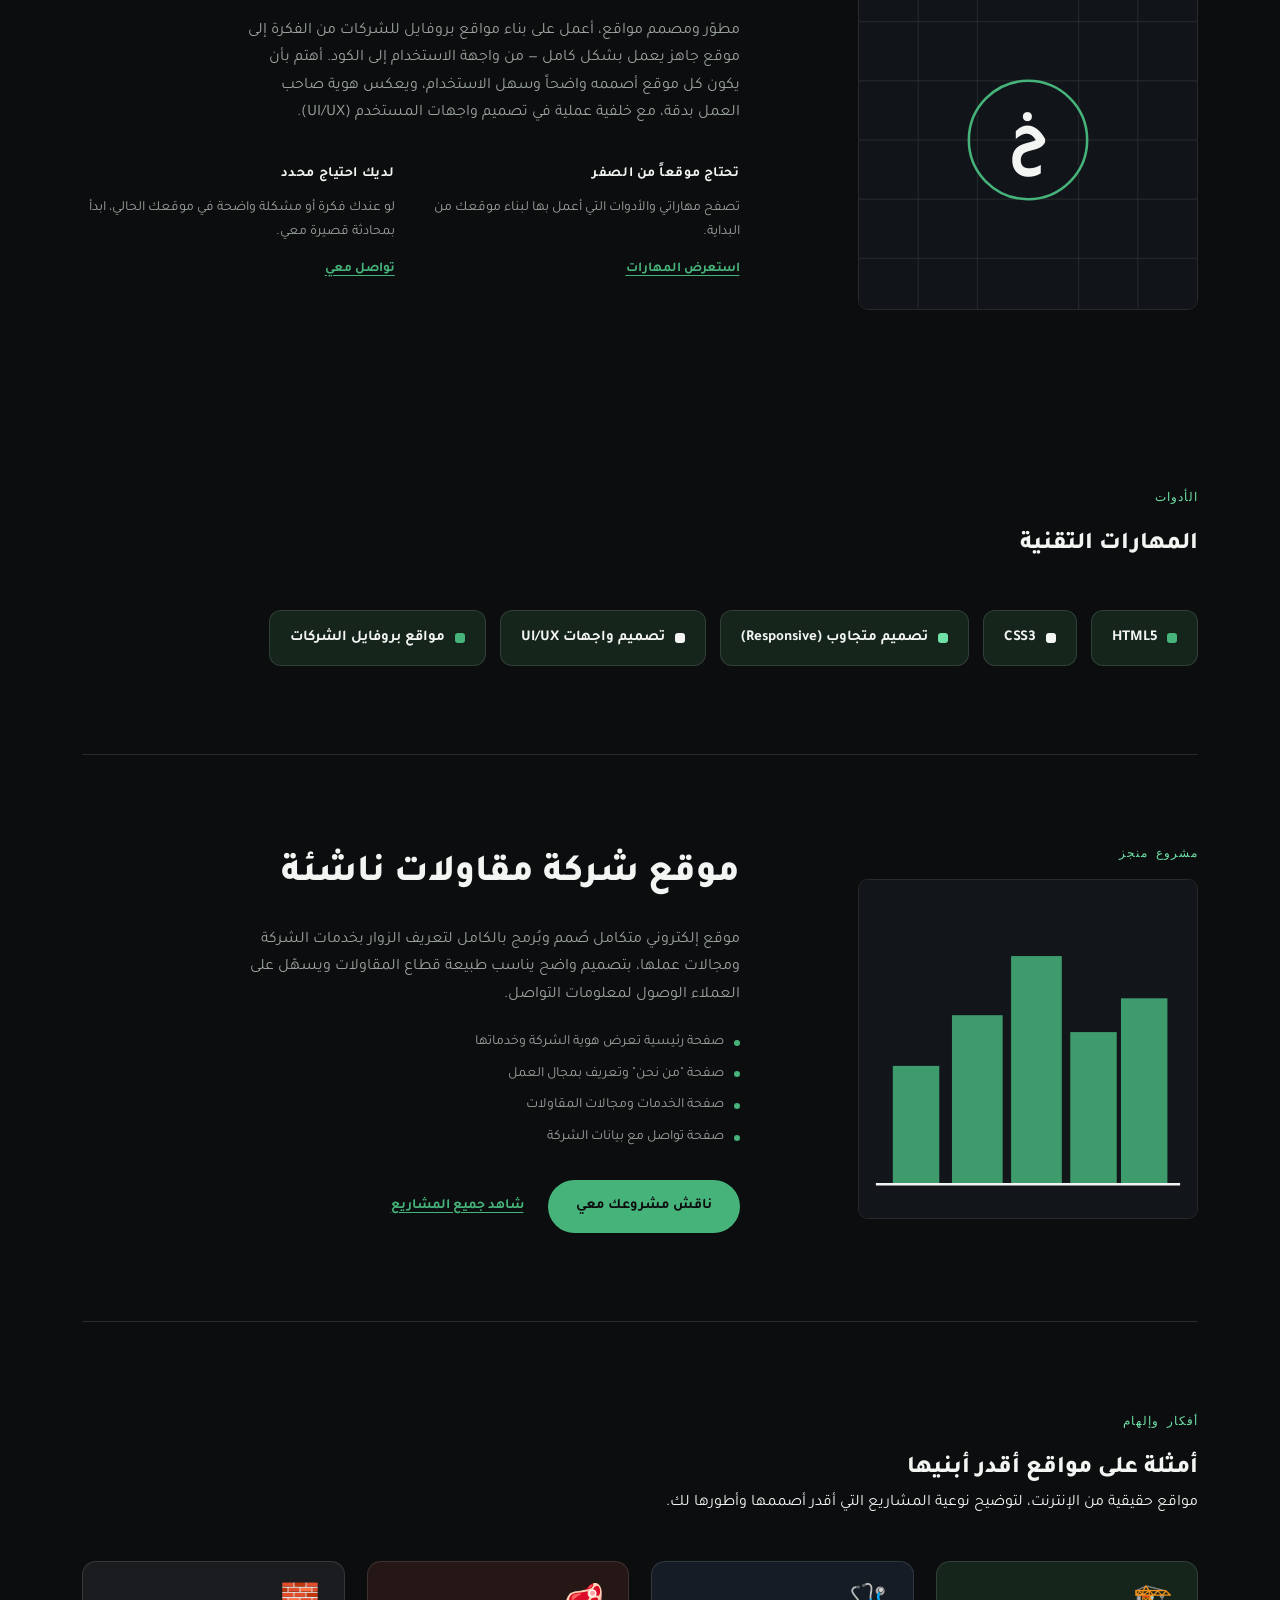
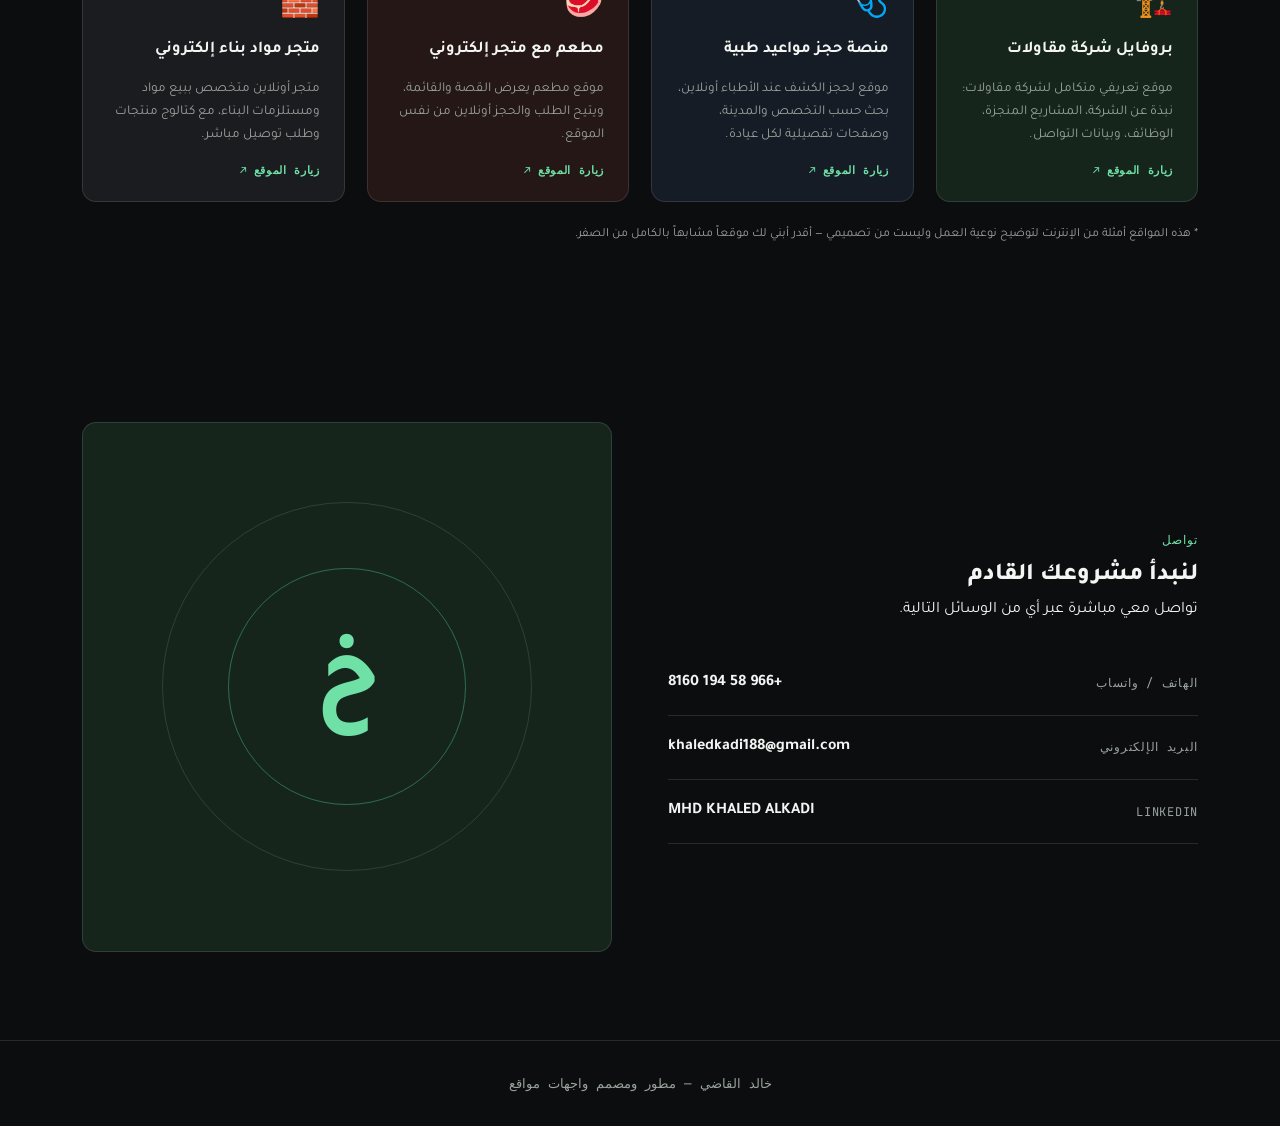
==== commit bea40933: "Update index.html" ====
--- a/index.html
+++ b/index.html
@@ -28,7 +28,7 @@
   <nav class="links wrap">
     <a href="#about" data-i18n="navAbout">نبذة</a>
     <a href="#skills" data-i18n="navSkills">المهارات</a>
-    <a href="projects.html" data-i18n="Projects">المشاريع</a>
+    <a href="Projects.html" data-i18n="Projects">المشاريع</a>
     <a href="#services" data-i18n="navServices">الخدمات</a>
     <a href="#contact" data-i18n="navContact">تواصل</a>
   </nav>
@@ -60,7 +60,7 @@
 
       <div class="hero-cta">
         <a href="#contact" class="btn-solid" data-i18n="navCta">تواصل معي</a>
-        <a href="projects.html" class="btn-outline-invert" data-i18n="viewAllProjects">شاهد أعمالي</a>
+        <a href="Projects.html" class="btn-outline-invert" data-i18n="viewAllProjects">شاهد أعمالي</a>
       </div>
     </div>
     <span class="scroll-hint">↓</span>
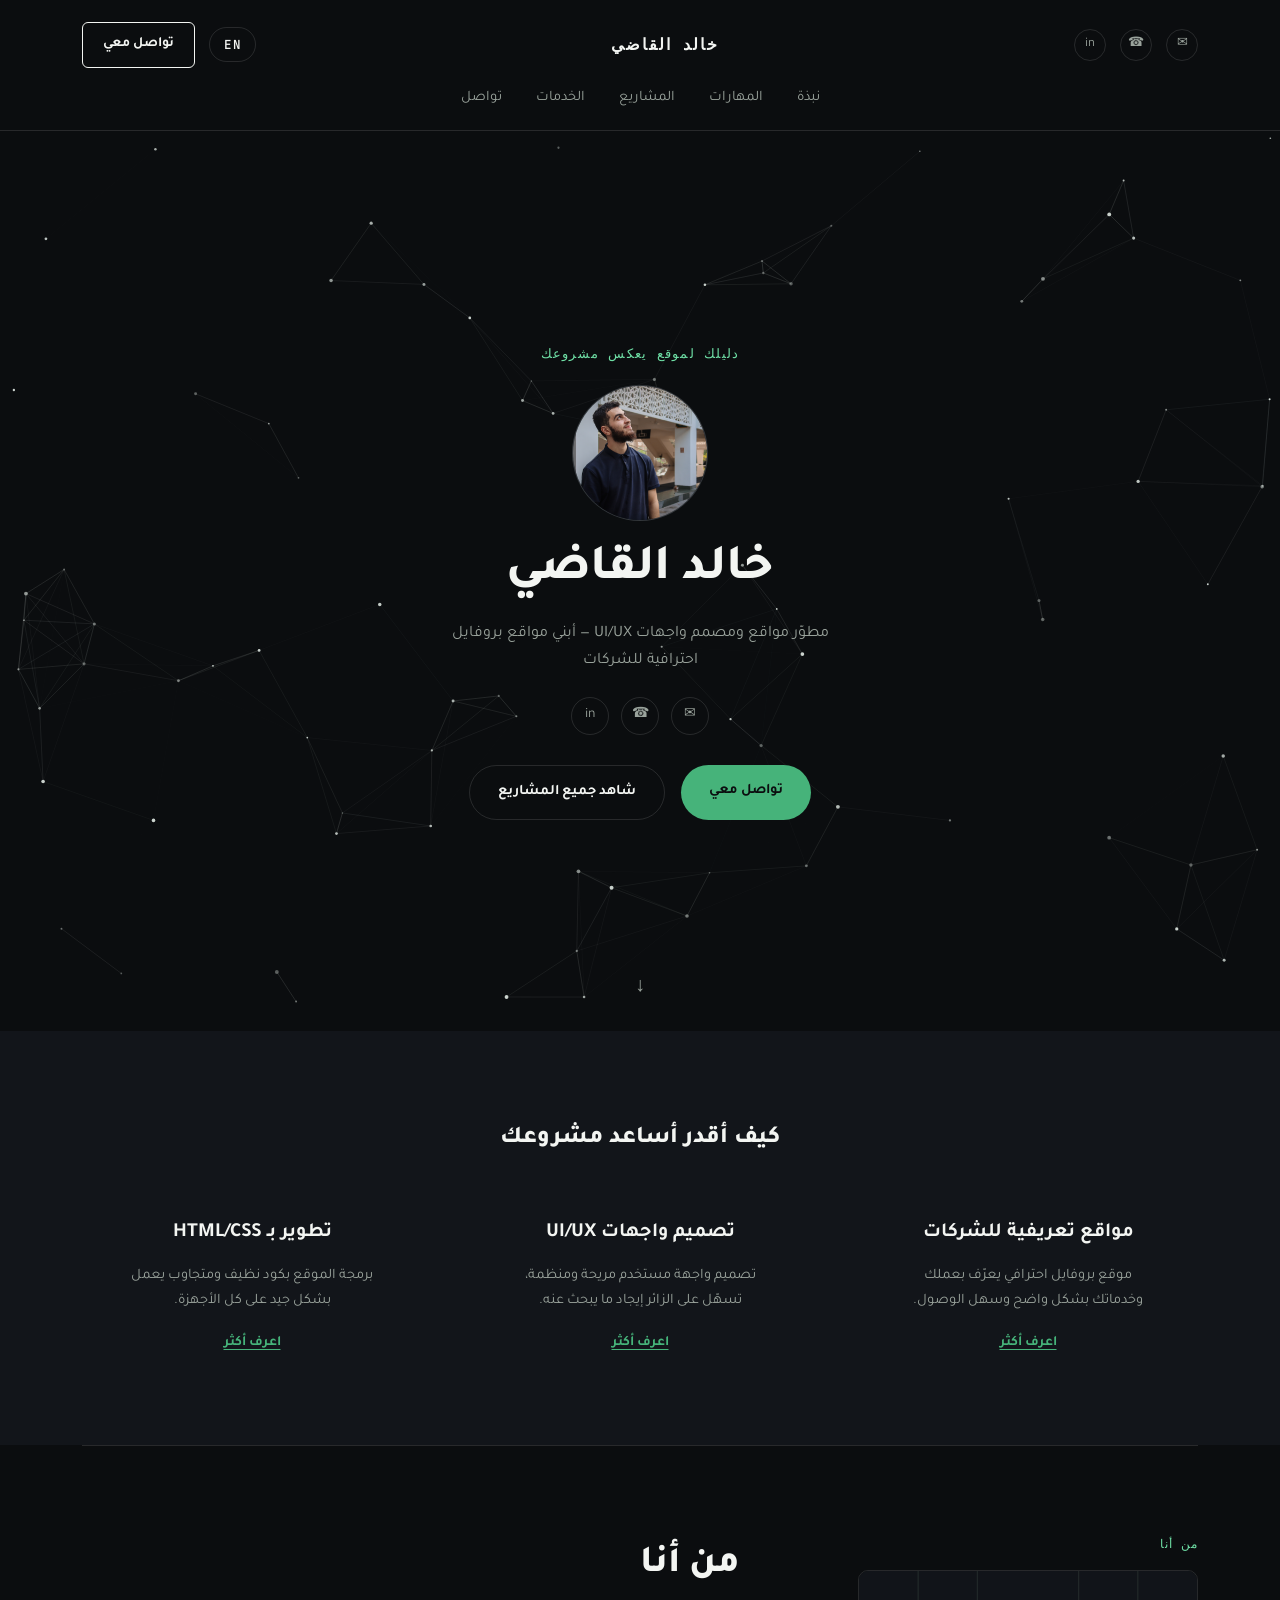
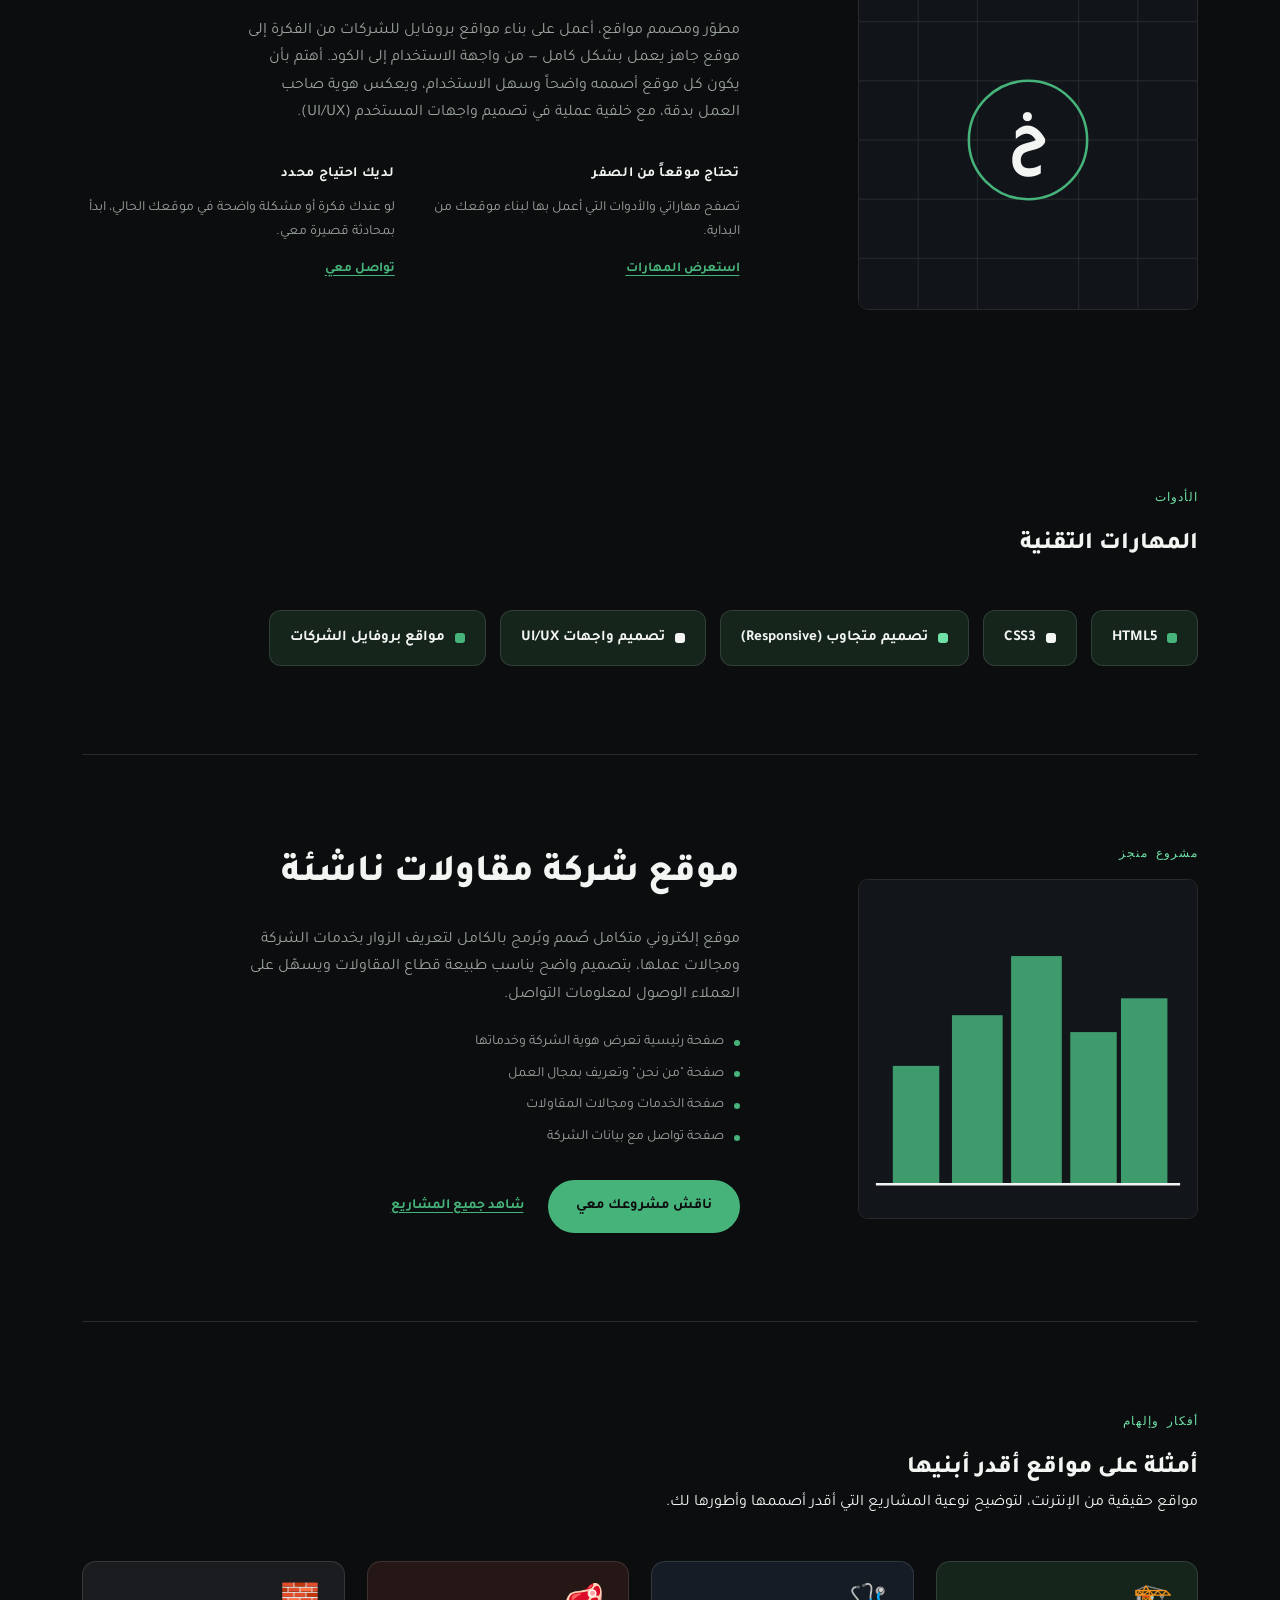
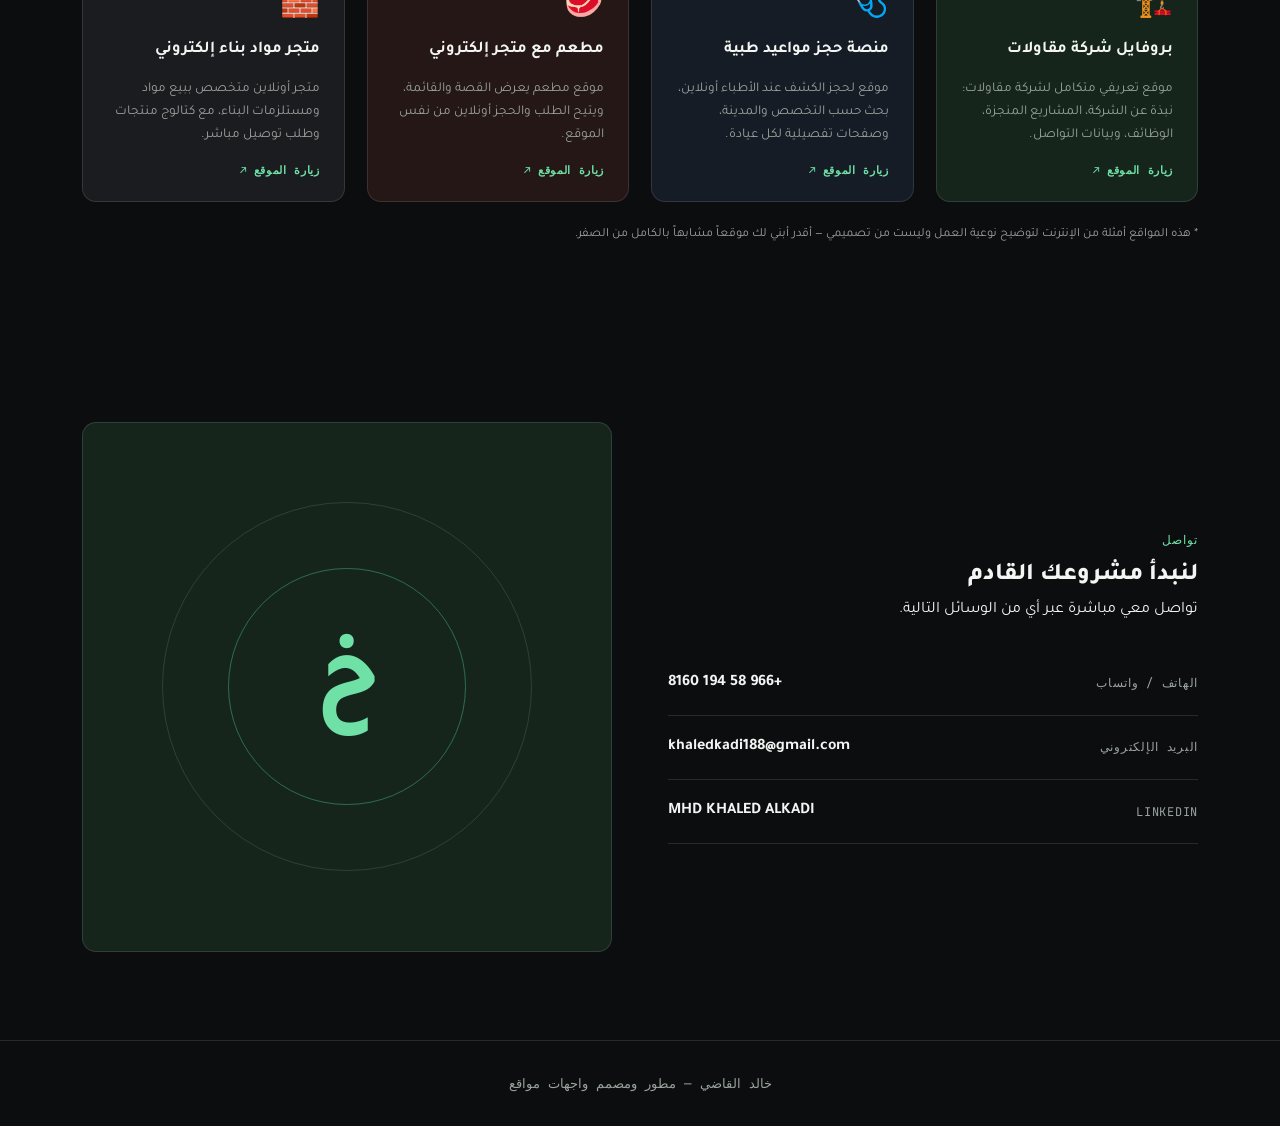
==== commit cab60825: "Change 'Hello World' to 'Goodbye World'" ====
--- a/index.html
+++ b/index.html
@@ -28,7 +28,7 @@
   <nav class="links wrap">
     <a href="#about" data-i18n="navAbout">نبذة</a>
     <a href="#skills" data-i18n="navSkills">المهارات</a>
-    <a href="Projects.html" data-i18n="Projects">المشاريع</a>
+    <a href="Projects.html" data-i18n="navProject">المشاريع</a>
     <a href="#services" data-i18n="navServices">الخدمات</a>
     <a href="#contact" data-i18n="navContact">تواصل</a>
   </nav>
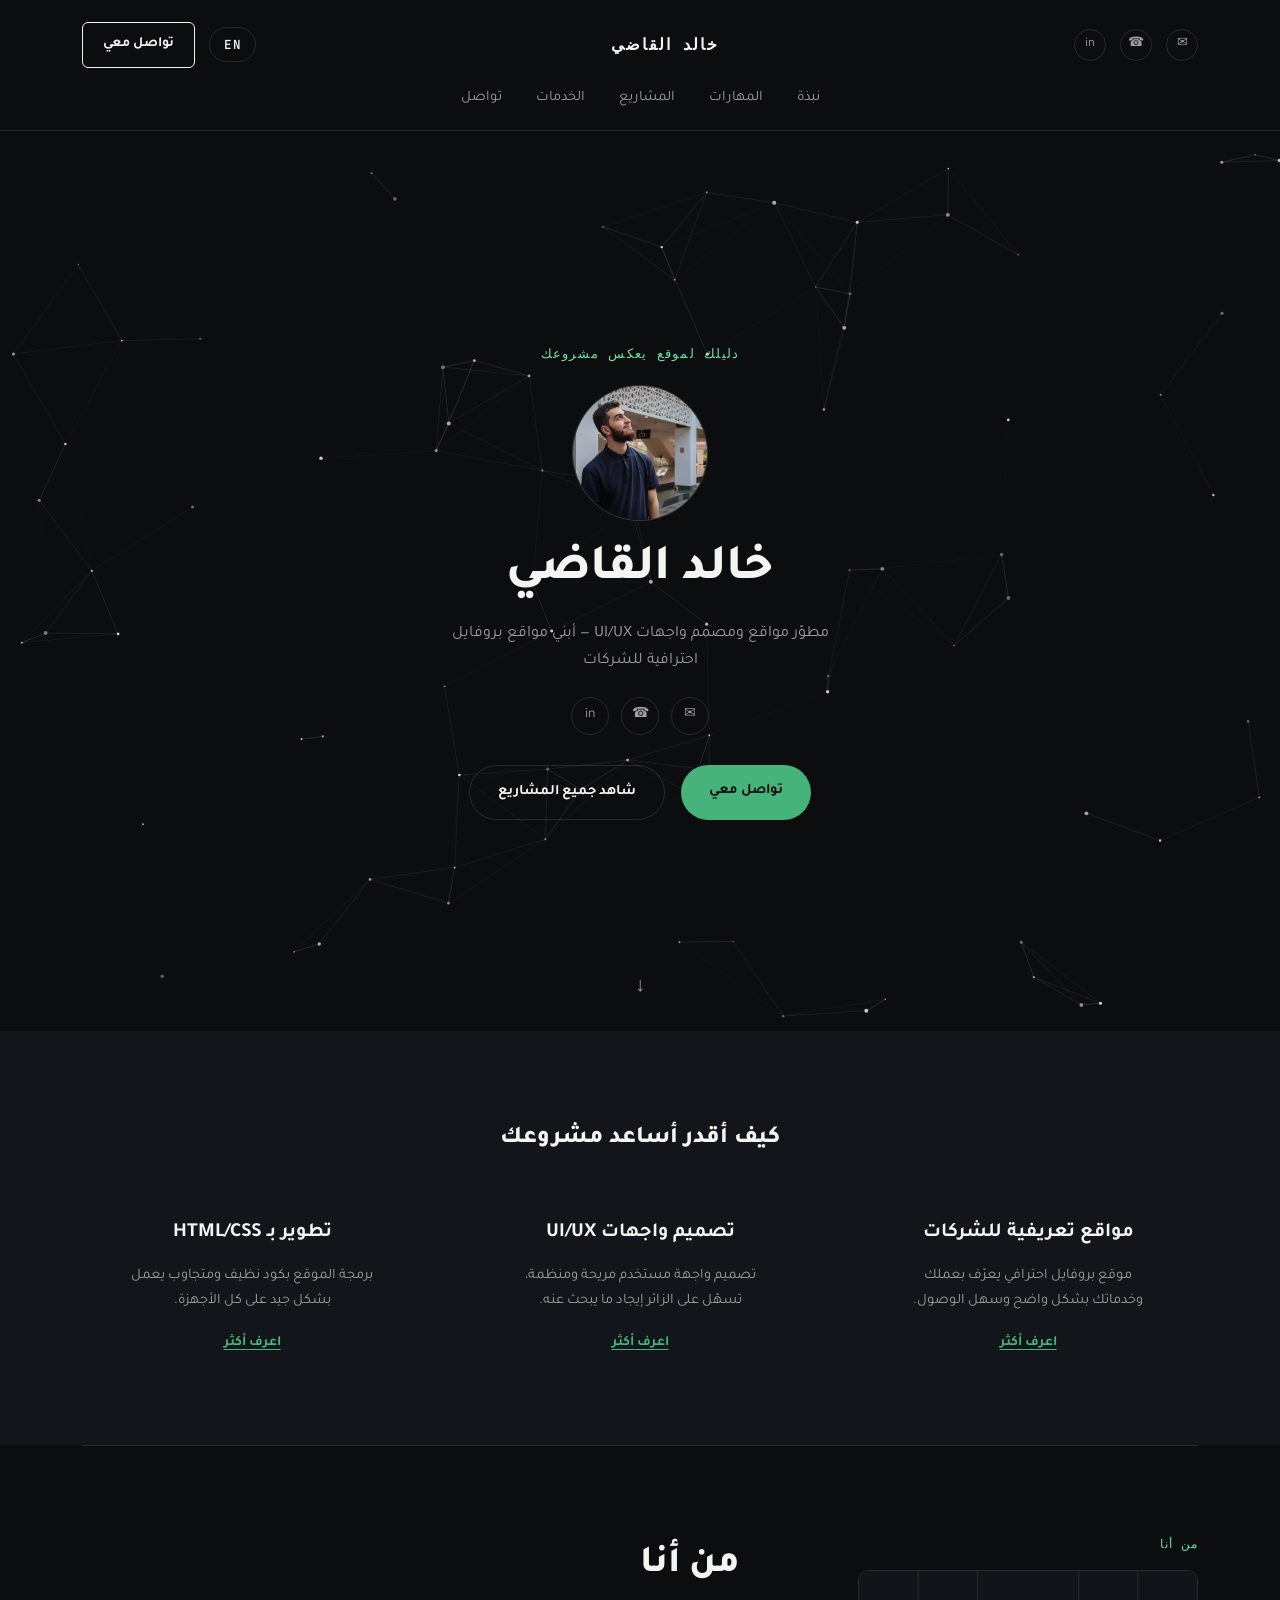
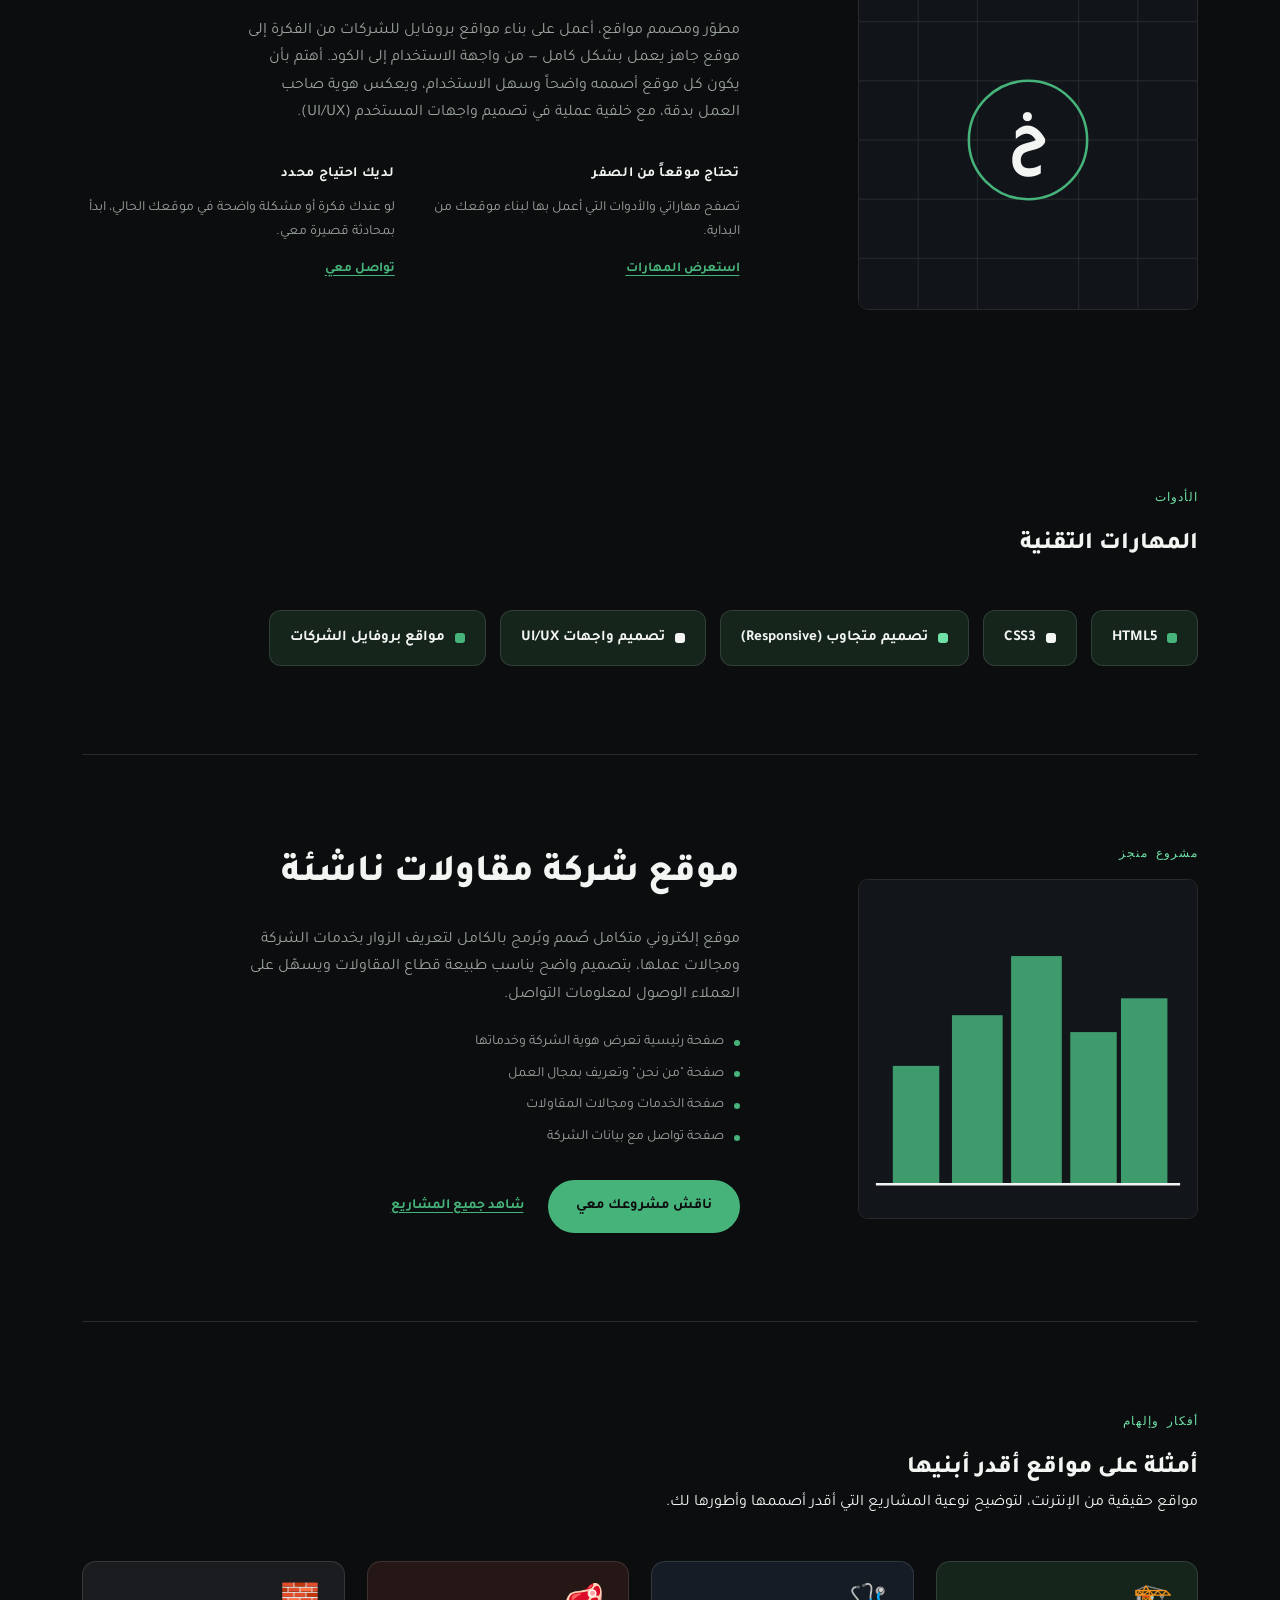
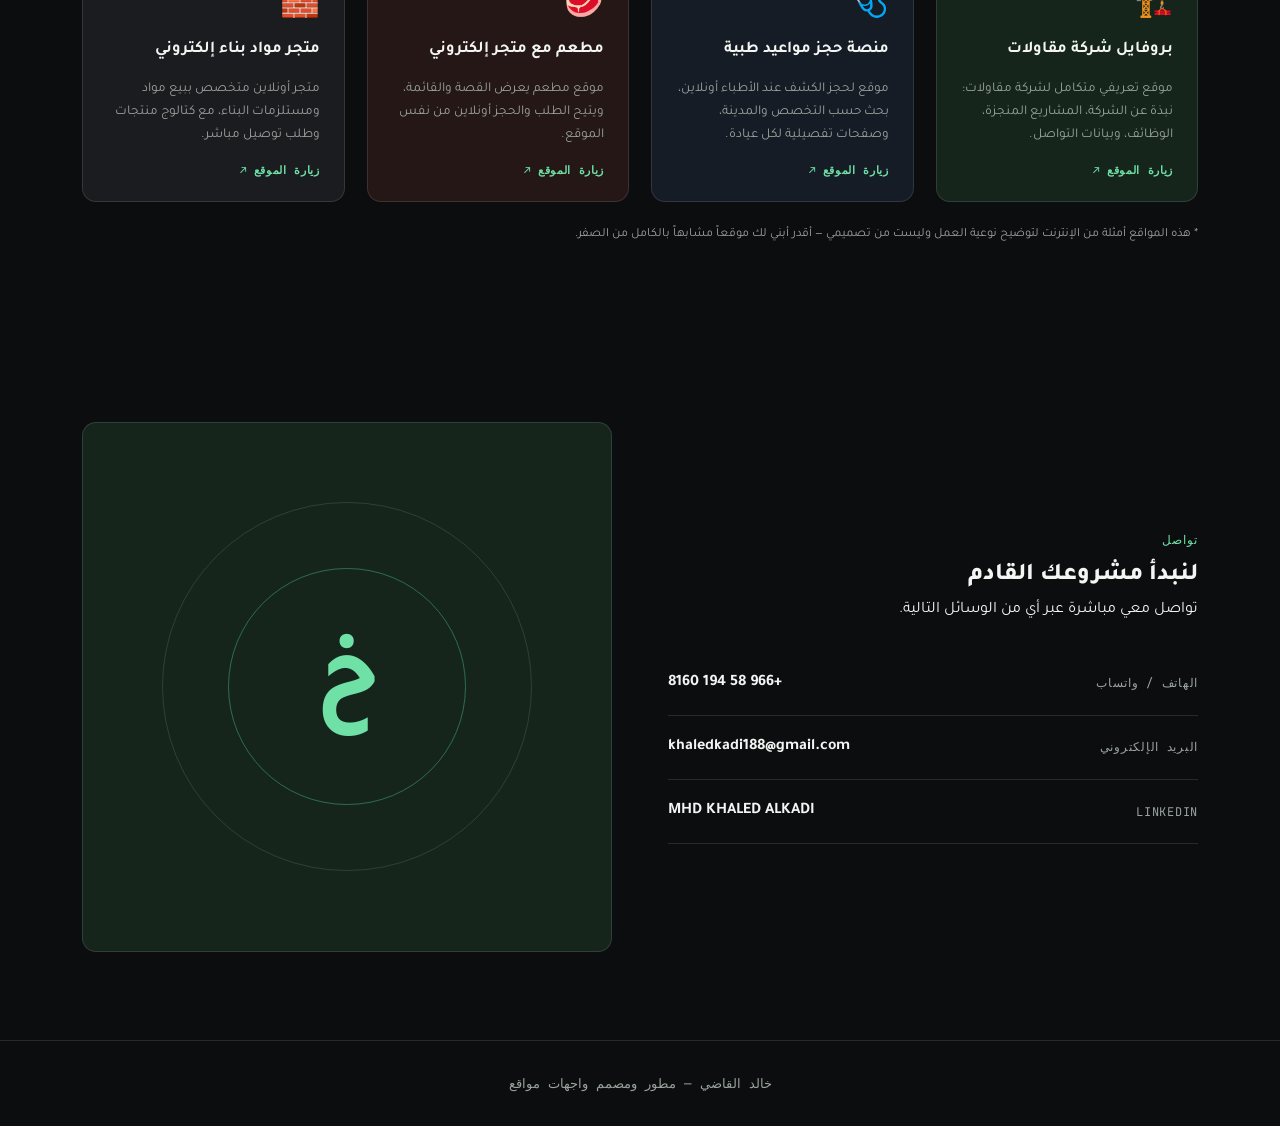
==== commit a6d71f71: "Update index.html" ====
--- a/index.html
+++ b/index.html
@@ -28,7 +28,7 @@
   <nav class="links wrap">
     <a href="#about" data-i18n="navAbout">نبذة</a>
     <a href="#skills" data-i18n="navSkills">المهارات</a>
-    <a href="Projects.html" data-i18n="navProject">المشاريع</a>
+    <a href="#Projects.html" data-i18n="navProject">المشاريع</a>
     <a href="#services" data-i18n="navServices">الخدمات</a>
     <a href="#contact" data-i18n="navContact">تواصل</a>
   </nav>
@@ -60,7 +60,7 @@
 
       <div class="hero-cta">
         <a href="#contact" class="btn-solid" data-i18n="navCta">تواصل معي</a>
-        <a href="Projects.html" class="btn-outline-invert" data-i18n="viewAllProjects">شاهد أعمالي</a>
+        <a href="#Projects.html" class="btn-outline-invert" data-i18n="viewAllProjects">شاهد أعمالي</a>
       </div>
     </div>
     <span class="scroll-hint">↓</span>
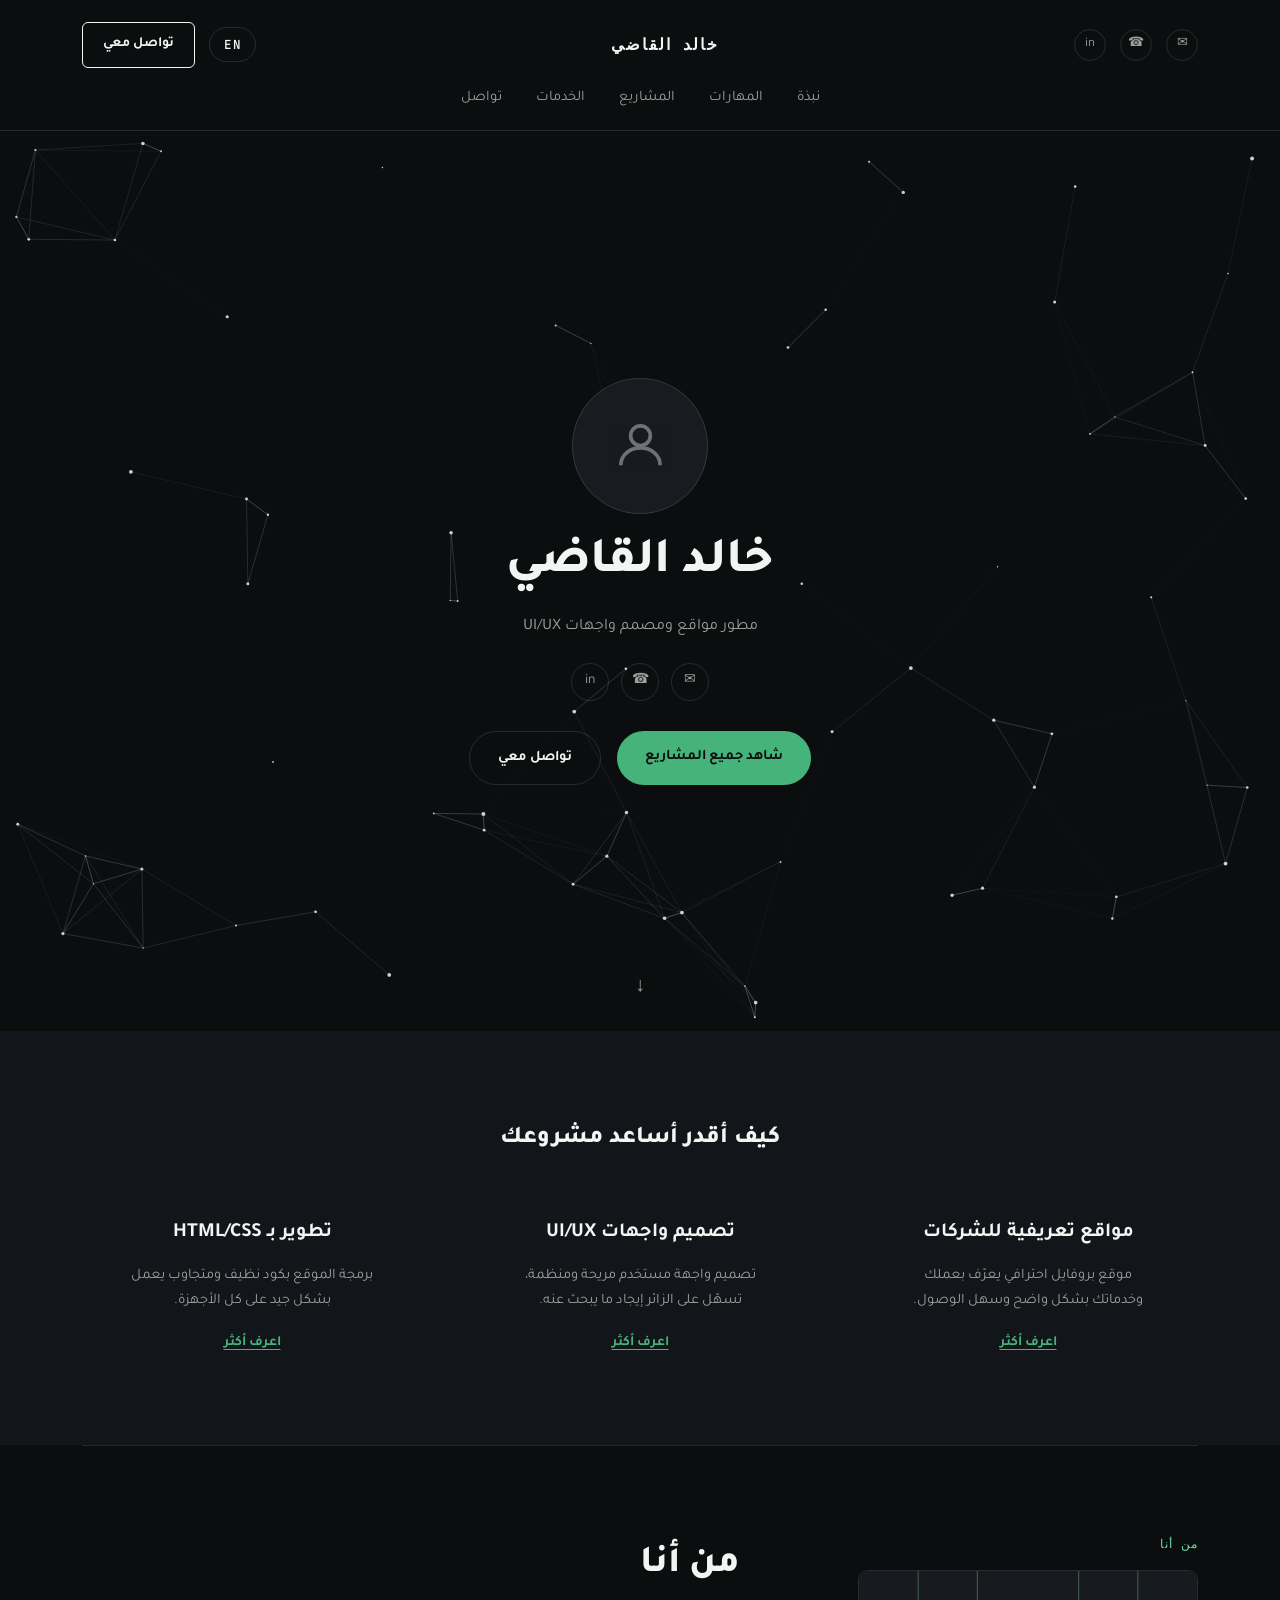
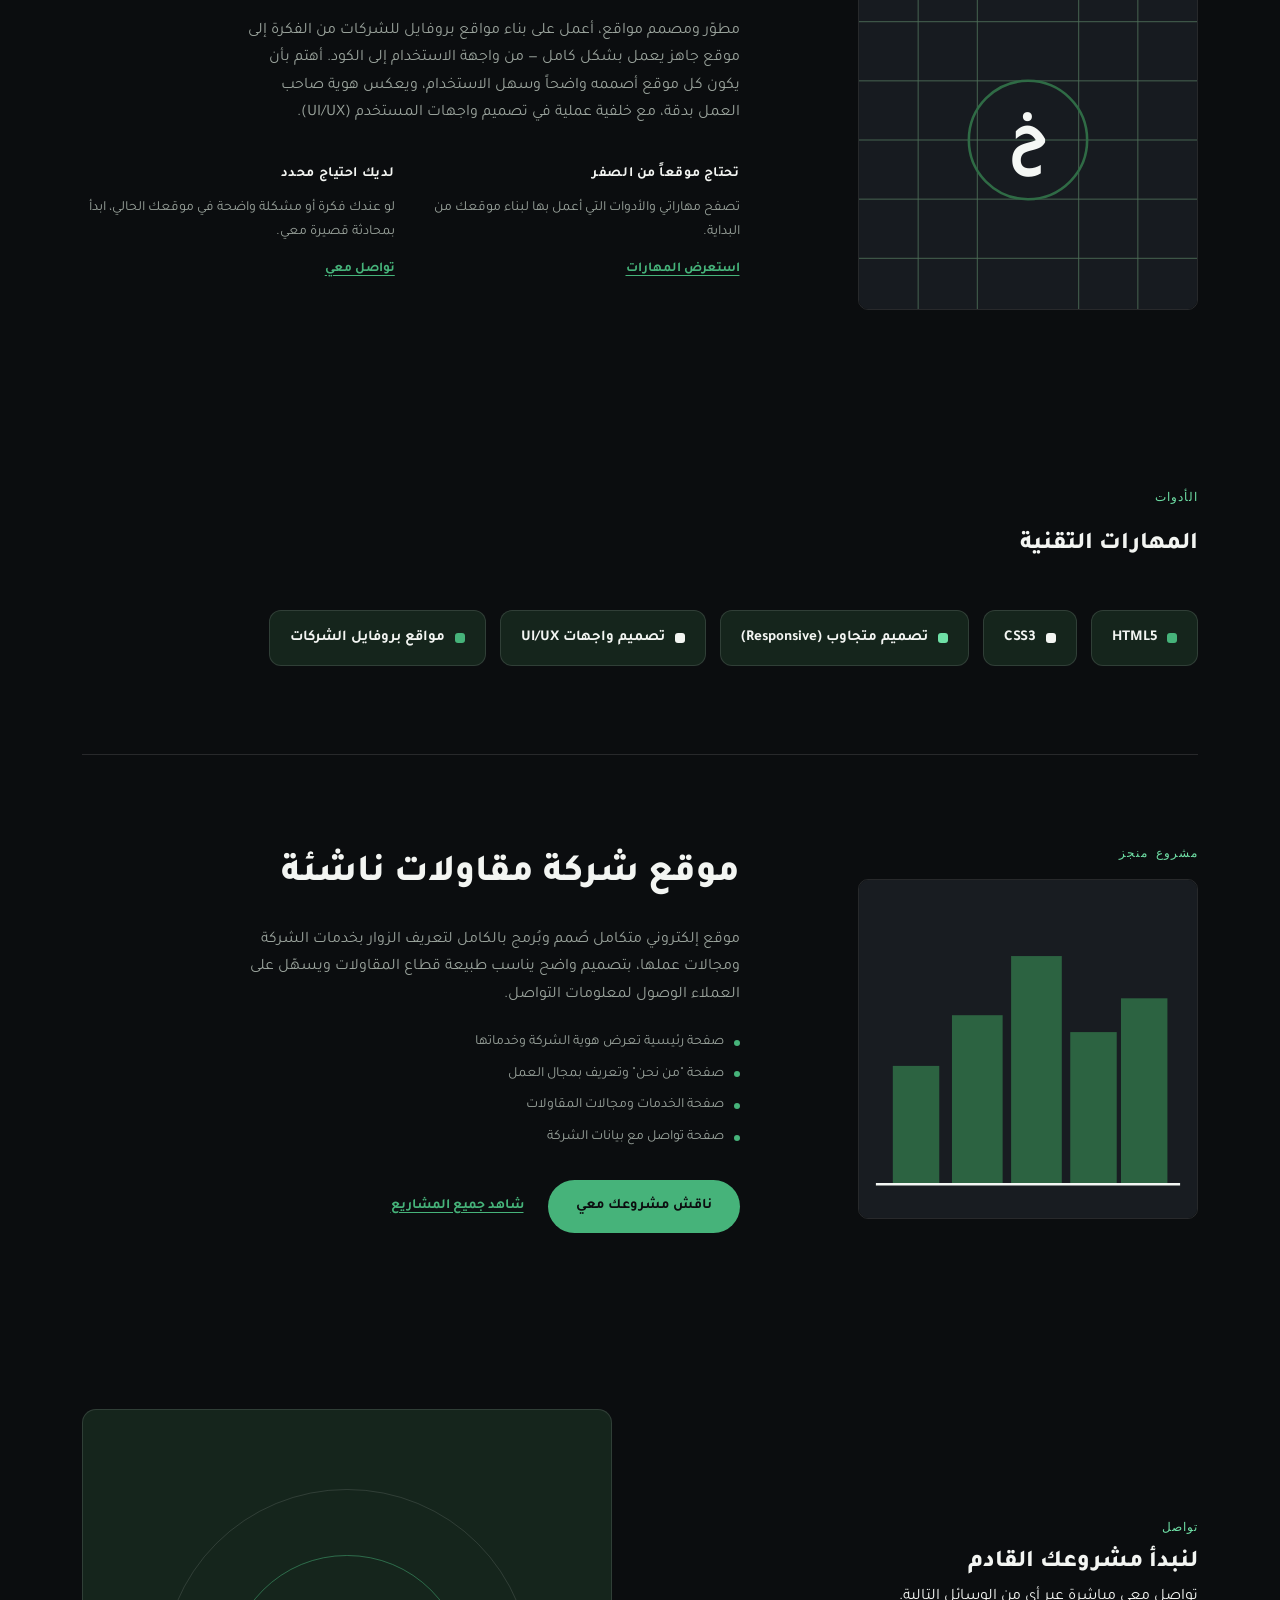
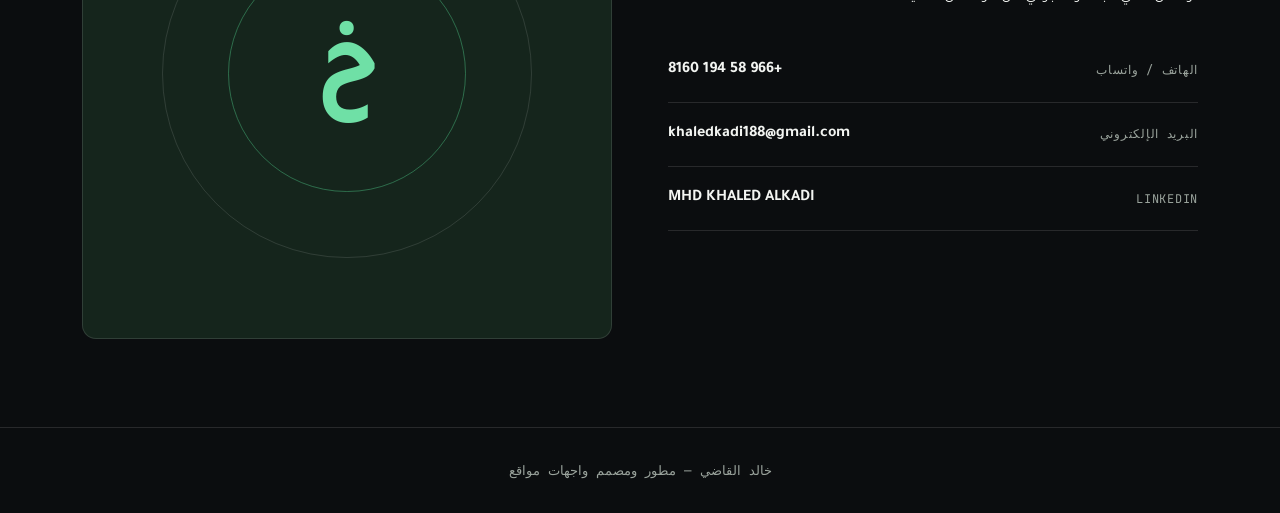
==== commit 25ec894c: "Update index.html" ====
--- a/index.html
+++ b/index.html
@@ -23,47 +23,48 @@
     <div class="nav-actions">
       <button class="lang-btn" id="langToggle">EN</button>
       <a href="#contact" class="btn-outline" data-i18n="navCta">تواصل معي</a>
+      <button class="menu-toggle" id="menuToggle" aria-label="فتح القائمة" aria-expanded="false" aria-controls="navLinks">
+        <span></span>
+      </button>
     </div>
   </div>
-  <nav class="links wrap">
+  <nav class="links wrap" id="navLinks">
     <a href="#about" data-i18n="navAbout">نبذة</a>
     <a href="#skills" data-i18n="navSkills">المهارات</a>
-    <a href="#Projects.html" data-i18n="navProject">المشاريع</a>
+    <a href="Projects.html" data-i18n="navProject">المشاريع</a>
     <a href="#services" data-i18n="navServices">الخدمات</a>
     <a href="#contact" data-i18n="navContact">تواصل</a>
+    <a href="#contact" class="nav-cta-mobile" data-i18n="navCta">تواصل معي</a>
   </nav>
 </header>
 
 <main id="top">
   <!-- HERO -->
-  <section class="hero" id="hero">
-    <canvas id="constellation" class="constellation-bg" aria-hidden="true"></canvas>
+  <section class="hero">
+    <canvas class="constellation-bg" id="starCanvas" aria-hidden="true"></canvas>
     <div class="hero-content">
-      <span class="eyebrow" data-i18n="heroEyebrow">دليلك لموقع يعكس مشروعك</span>
-
       <div class="hero-avatar">
-        <!-- ضع صورتك بجانب index.html بنفس اسم الملف "your-photo.jpg"، أو غيّر اسم الملف هنا في الكود -->
-        <img src="Photo/IMG_0021.JPG.jpeg" alt="خالد القاضي" onerror="this.style.display='none'; this.nextElementSibling.style.display='flex';">
-        <div class="avatar-fallback">
-          <svg viewBox="0 0 100 100" aria-hidden="true"><circle cx="50" cy="36" r="18" fill="none" stroke="currentColor" stroke-width="4" style="color:var(--text-lo)"/><path d="M18 88c4-22 22-34 32-34s28 12 32 34" fill="none" stroke="currentColor" stroke-width="4" style="color:var(--text-lo)"/></svg>
-        </div>
-      </div>
-
-      <h1 class="display hero-name" data-i18n="brandName">خالد القاضي</h1>
-      <p class="hero-tagline" data-i18n="heroTagline">مطوّر مواقع ومصمم واجهات UI/UX — أبني مواقع بروفايل احترافية للشركات</p>
-
+        <img src="your-photo.jpg" alt="خالد القاضي" onerror="this.style.display='none'; document.getElementById('avatarFallback').style.display='flex';">
+        <div class="avatar-fallback" id="avatarFallback" style="display:none;">
+          <svg viewBox="0 0 24 24" fill="none" stroke="currentColor" stroke-width="1.5">
+            <circle cx="12" cy="8" r="4"/>
+            <path d="M4 20c0-4 3.5-7 8-7s8 3 8 7"/>
+          </svg>
+        </div>
+      </div>
+      <h1 class="hero-name" data-i18n="brandName">خالد القاضي</h1>
+      <p class="hero-tagline" data-i18n="heroTagline">مطور مواقع ومصمم واجهات UI/UX</p>
       <div class="hero-socials">
         <a href="mailto:khaledkadi188@gmail.com" aria-label="Email" class="icon-link">✉</a>
         <a href="tel:+966581948160" aria-label="Phone" class="icon-link">☎</a>
         <a href="https://www.linkedin.com/" target="_blank" rel="noopener" aria-label="LinkedIn" class="icon-link">in</a>
       </div>
-
       <div class="hero-cta">
-        <a href="#contact" class="btn-solid" data-i18n="navCta">تواصل معي</a>
-        <a href="#Projects.html" class="btn-outline-invert" data-i18n="viewAllProjects">شاهد أعمالي</a>
-      </div>
-    </div>
-    <span class="scroll-hint">↓</span>
+        <a href="Projects.html" class="btn-solid" data-i18n="viewAllProjects">شاهد جميع المشاريع</a>
+        <a href="#contact" class="btn-outline-invert" data-i18n="navCta">تواصل معي</a>
+      </div>
+    </div>
+    <span class="scroll-hint" aria-hidden="true">↓</span>
   </section>
 
   <!-- SERVICES TRIPTYCH -->
@@ -99,16 +100,16 @@
         <span class="tag" data-i18n="aboutTag">من أنا</span>
         <div class="media-box">
           <svg viewBox="0 0 400 400" aria-hidden="true">
-            <rect width="400" height="400" fill="#12151A"/>
-            <g stroke="#3A4640" stroke-width="1" opacity="0.6">
+            <rect width="400" height="400" fill="#181C21"/>
+            <g stroke="#7FB88A" stroke-width="1" opacity="0.55">
               <line x1="0" y1="60" x2="400" y2="60"/><line x1="0" y1="130" x2="400" y2="130"/>
               <line x1="0" y1="200" x2="400" y2="200"/><line x1="0" y1="270" x2="400" y2="270"/>
               <line x1="0" y1="340" x2="400" y2="340"/><line x1="70" y1="0" x2="70" y2="400"/>
               <line x1="140" y1="0" x2="140" y2="400"/><line x1="260" y1="0" x2="260" y2="400"/>
               <line x1="330" y1="0" x2="330" y2="400"/>
             </g>
-            <circle cx="200" cy="200" r="70" fill="none" stroke="#46B37A" stroke-width="3"/>
-            <text x="200" y="216" text-anchor="middle" font-size="72" font-family="Tajawal, sans-serif" font-weight="800" fill="#F3F5F2">خ</text>
+            <circle cx="200" cy="200" r="70" fill="none" stroke="#2F6B45" stroke-width="3"/>
+            <text x="200" y="216" text-anchor="middle" font-size="72" font-family="Tajawal, sans-serif" font-weight="800" fill="#F4F7F4">خ</text>
           </svg>
         </div>
       </div>
@@ -157,15 +158,15 @@
         <span class="tag" data-i18n="projectTag">مشروع منجز</span>
         <div class="media-box">
           <svg viewBox="0 0 400 400" aria-hidden="true">
-            <rect width="400" height="400" fill="#12151A"/>
-            <g fill="#46B37A" opacity="0.85">
+            <rect width="400" height="400" fill="#181C21"/>
+            <g fill="#2F6B45" opacity="0.9">
               <rect x="40" y="220" width="55" height="140"/>
               <rect x="110" y="160" width="60" height="200"/>
               <rect x="180" y="90" width="60" height="270"/>
               <rect x="250" y="180" width="55" height="180"/>
               <rect x="310" y="140" width="55" height="220"/>
             </g>
-            <line x1="20" y1="360" x2="380" y2="360" stroke="#F3F5F2" stroke-width="3"/>
+            <line x1="20" y1="360" x2="380" y2="360" stroke="#F4F7F4" stroke-width="3"/>
           </svg>
         </div>
       </div>
@@ -181,46 +182,6 @@
         <a href="#contact" class="btn-solid" data-i18n="bookCta">ناقش مشروعك معي</a>
         <a href="projects.html" class="card-link" style="display:inline-block; margin-inline-start:20px;" data-i18n="viewAllProjects">شاهد جميع المشاريع</a>
       </div>
-    </div>
-  </section>
-
-  <div class="wrap"><hr class="rule"></div>
-
-  <!-- INSPIRATION EXAMPLES -->
-  <section id="examples">
-    <div class="wrap">
-      <div class="section-head">
-        <span class="tag" data-i18n="examplesTag">أفكار وإلهام</span>
-        <h2 class="display" data-i18n="examplesTitle">أمثلة على مواقع أقدر أبنيها</h2>
-        <p class="lead" data-i18n="examplesLead">مواقع حقيقية من الإنترنت، لتوضيح نوعية المشاريع التي أقدر أصممها وأطورها لك.</p>
-      </div>
-      <div class="examples-grid">
-        <a class="example-card tone-a" href="https://igcco.net/en/" target="_blank" rel="noopener">
-          <span class="example-icon">🏗️</span>
-          <h3 data-i18n="ex1Title">بروفايل شركة مقاولات</h3>
-          <p data-i18n="ex1Body">موقع تعريفي متكامل لشركة مقاولات: نبذة عن الشركة، المشاريع المنجزة، الوظائف، وبيانات التواصل.</p>
-          <span class="example-visit" data-i18n="visitSite">زيارة الموقع</span>
-        </a>
-        <a class="example-card tone-b" href="https://saudi.vezeeta.com/ar" target="_blank" rel="noopener">
-          <span class="example-icon">🩺</span>
-          <h3 data-i18n="ex2Title">منصة حجز مواعيد طبية</h3>
-          <p data-i18n="ex2Body">موقع لحجز الكشف عند الأطباء أونلاين، بحث حسب التخصص والمدينة، وصفحات تفصيلية لكل عيادة.</p>
-          <span class="example-visit" data-i18n="visitSite">زيارة الموقع</span>
-        </a>
-        <a class="example-card tone-c" href="https://redston.sa/ar" target="_blank" rel="noopener">
-          <span class="example-icon">🥩</span>
-          <h3 data-i18n="ex3Title">مطعم مع متجر إلكتروني</h3>
-          <p data-i18n="ex3Body">موقع مطعم يعرض القصة والقائمة، ويتيح الطلب والحجز أونلاين من نفس الموقع.</p>
-          <span class="example-visit" data-i18n="visitSite">زيارة الموقع</span>
-        </a>
-        <a class="example-card tone-d" href="https://mawad.com/" target="_blank" rel="noopener">
-          <span class="example-icon">🧱</span>
-          <h3 data-i18n="ex4Title">متجر مواد بناء إلكتروني</h3>
-          <p data-i18n="ex4Body">متجر أونلاين متخصص ببيع مواد ومستلزمات البناء، مع كتالوج منتجات وطلب توصيل مباشر.</p>
-          <span class="example-visit" data-i18n="visitSite">زيارة الموقع</span>
-        </a>
-      </div>
-      <p class="examples-note" data-i18n="examplesNote">* هذه المواقع أمثلة من الإنترنت لتوضيح نوعية العمل وليست من تصميمي — أقدر أبني لك موقعاً مشابهاً بالكامل من الصفر.</p>
     </div>
   </section>
 
@@ -267,8 +228,7 @@
   const translations = {
     ar: {
       brandName:"خالد القاضي", navAbout:"نبذة", navSkills:"المهارات", navProject:"المشاريع", navServices:"الخدمات", navContact:"تواصل", navCta:"تواصل معي",
-      heroEyebrow:"دليلك لموقع يعكس مشروعك",
-      heroTagline:"مطوّر مواقع ومصمم واجهات UI/UX — أبني مواقع بروفايل احترافية للشركات",
+      heroTagline:"مطور مواقع ومصمم واجهات UI/UX",
       workTitle:"كيف أقدر أساعد مشروعك",
       serv1Title:"مواقع تعريفية للشركات", serv1Body:"موقع بروفايل احترافي يعرّف بعملك وخدماتك بشكل واضح وسهل الوصول.",
       serv2Title:"تصميم واجهات UI/UX", serv2Body:"تصميم واجهة مستخدم مريحة ومنظمة، تسهّل على الزائر إيجاد ما يبحث عنه.",
@@ -288,26 +248,13 @@
       projectF4:"صفحة تواصل مع بيانات الشركة",
       bookCta:"ناقش مشروعك معي",
       viewAllProjects:"شاهد جميع المشاريع",
-      examplesTag:"أفكار وإلهام", examplesTitle:"أمثلة على مواقع أقدر أبنيها",
-      examplesLead:"مواقع حقيقية من الإنترنت، لتوضيح نوعية المشاريع التي أقدر أصممها وأطورها لك.",
-      ex1Title:"بروفايل شركة مقاولات",
-      ex1Body:"موقع تعريفي متكامل لشركة مقاولات: نبذة عن الشركة، المشاريع المنجزة، الوظائف، وبيانات التواصل.",
-      ex2Title:"منصة حجز مواعيد طبية",
-      ex2Body:"موقع لحجز الكشف عند الأطباء أونلاين، بحث حسب التخصص والمدينة، وصفحات تفصيلية لكل عيادة.",
-      ex3Title:"مطعم مع متجر إلكتروني",
-      ex3Body:"موقع مطعم يعرض القصة والقائمة، ويتيح الطلب والحجز أونلاين من نفس الموقع.",
-      ex4Title:"متجر مواد بناء إلكتروني",
-      ex4Body:"متجر أونلاين متخصص ببيع مواد ومستلزمات البناء، مع كتالوج منتجات وطلب توصيل مباشر.",
-      visitSite:"زيارة الموقع",
-      examplesNote:"* هذه المواقع أمثلة من الإنترنت لتوضيح نوعية العمل وليست من تصميمي — أقدر أبني لك موقعاً مشابهاً بالكامل من الصفر.",
       contactTag:"تواصل", contactTitle:"لنبدأ مشروعك القادم", contactLead:"تواصل معي مباشرة عبر أي من الوسائل التالية.",
       contactPhoneK:"الهاتف / واتساب", contactEmailK:"البريد الإلكتروني",
       footerText:"خالد القاضي — مطور ومصمم واجهات مواقع"
     },
     en: {
       brandName:"Khaled Alkadi", navAbout:"About", navSkills:"Skills", navProject:"Projects", navServices:"Services", navContact:"Contact", navCta:"Get in touch",
-      heroEyebrow:"Your guide to a site that fits your business",
-      heroTagline:"Web developer & UI/UX designer — I build professional profile sites for businesses",
+      heroTagline:"Web Developer & UI/UX Designer",
       workTitle:"How I can help your project",
       serv1Title:"Company profile websites", serv1Body:"A professional profile site that introduces your business and services clearly.",
       serv2Title:"UI/UX design", serv2Body:"Clear, organized interface design that helps visitors find what they need.",
@@ -327,18 +274,6 @@
       projectF4:"A contact page with company details",
       bookCta:"Discuss your project",
       viewAllProjects:"View all projects",
-      examplesTag:"Inspiration", examplesTitle:"Examples of sites I can build",
-      examplesLead:"Real websites from around the web, showing the kind of projects I can design and build for you.",
-      ex1Title:"Contracting company profile",
-      ex1Body:"A complete profile site for a contracting company: about the company, completed projects, careers, and contact details.",
-      ex2Title:"Medical appointment booking platform",
-      ex2Body:"A site for booking doctor appointments online, searchable by specialty and city, with detailed clinic pages.",
-      ex3Title:"Restaurant with online store",
-      ex3Body:"A restaurant site that tells its story and menu, while letting customers order and book a table online.",
-      ex4Title:"Building materials online store",
-      ex4Body:"An online store specialized in construction materials and supplies, with a product catalog and direct delivery ordering.",
-      visitSite:"Visit website",
-      examplesNote:"* These sites are examples from the web to illustrate the type of work, not designed by me — I can build you a similar site fully from scratch.",
       contactTag:"Contact", contactTitle:"Let's start your next project", contactLead:"Reach out directly through any of the channels below.",
       contactPhoneK:"Phone / WhatsApp", contactEmailK:"Email",
       footerText:"Khaled Alkadi — Web Developer & UI/UX Designer"
@@ -367,92 +302,110 @@
   });
 
   applyLang(currentLang);
-</script>
-
-<script>
+
+  // ---- mobile hamburger menu ----
+  const menuToggle = document.getElementById('menuToggle');
+  const navLinks = document.getElementById('navLinks');
+  if(menuToggle && navLinks){
+    menuToggle.addEventListener('click', ()=>{
+      const isOpen = navLinks.classList.toggle('open');
+      menuToggle.setAttribute('aria-expanded', isOpen ? 'true' : 'false');
+    });
+    navLinks.querySelectorAll('a').forEach(a=>{
+      a.addEventListener('click', ()=>{
+        navLinks.classList.remove('open');
+        menuToggle.setAttribute('aria-expanded', 'false');
+      });
+    });
+  }
+
+  // ---- animated constellation background ----
   (function(){
-    const canvas = document.getElementById('constellation');
+    const canvas = document.getElementById('starCanvas');
     if(!canvas) return;
     const ctx = canvas.getContext('2d');
-    const heroEl = document.getElementById('hero');
-    const reduceMotion = window.matchMedia('(prefers-reduced-motion: reduce)').matches;
-
-    const styles = getComputedStyle(document.documentElement);
-    const dotColor = styles.getPropertyValue('--dot').trim() || '#CBD3CE';
-    const lineColor = styles.getPropertyValue('--star-line').trim() || 'rgba(203,211,206,0.3)';
-
-    let w = 0, h = 0, dpr = 1, particles = [], raf = null, t = 0;
-
-    function resize(){
+    const heroSection = canvas.closest('.hero');
+    let w, h, dpr, points, reduceMotion, rafId;
+
+    reduceMotion = window.matchMedia('(prefers-reduced-motion: reduce)').matches;
+
+    function sizeCanvas(){
       dpr = Math.min(window.devicePixelRatio || 1, 2);
-      w = heroEl.clientWidth;
-      h = heroEl.clientHeight;
-      canvas.width = Math.round(w * dpr);
-      canvas.height = Math.round(h * dpr);
+      w = heroSection.clientWidth;
+      h = heroSection.clientHeight;
+      canvas.width = w * dpr;
+      canvas.height = h * dpr;
+      canvas.style.width = w + 'px';
+      canvas.style.height = h + 'px';
       ctx.setTransform(dpr, 0, 0, dpr, 0, 0);
-      seed();
     }
 
-    function seed(){
-      const density = 12000;
-      const count = Math.max(30, Math.min(85, Math.floor((w * h) / density)));
-      particles = Array.from({ length: count }, () => ({
+    function makePoints(){
+      const area = w * h;
+      const count = Math.max(28, Math.min(90, Math.round(area / 16000)));
+      points = new Array(count).fill(0).map(()=>({
         x: Math.random() * w,
         y: Math.random() * h,
-        vx: (Math.random() - 0.5) * 0.16,
-        vy: (Math.random() - 0.5) * 0.16,
-        r: Math.random() * 1.3 + 0.7,
-        phase: Math.random() * Math.PI * 2
+        vx: (Math.random() - 0.5) * 0.25,
+        vy: (Math.random() - 0.5) * 0.25,
+        r: Math.random() * 1.4 + 0.6
       }));
     }
 
-    function frame(){
-      t += 0.015;
+    function step(){
       ctx.clearRect(0, 0, w, h);
-      const linkDist = Math.min(150, w * 0.15);
-
-      if(!reduceMotion){
-        for(const p of particles){
-          p.x += p.vx; p.y += p.vy;
-          if(p.x < -20) p.x = w + 20; if(p.x > w + 20) p.x = -20;
-          if(p.y < -20) p.y = h + 20; if(p.y > h + 20) p.y = -20;
-        }
+      const linkDist = Math.min(150, w / 6);
+
+      for(let i = 0; i < points.length; i++){
+        const p = points[i];
+        p.x += p.vx; p.y += p.vy;
+        if(p.x < 0 || p.x > w) p.vx *= -1;
+        if(p.y < 0 || p.y > h) p.vy *= -1;
+        p.x = Math.max(0, Math.min(w, p.x));
+        p.y = Math.max(0, Math.min(h, p.y));
       }
 
-      for(let i = 0; i < particles.length; i++){
-        for(let j = i + 1; j < particles.length; j++){
-          const a = particles[i], b = particles[j];
-          const dx = a.x - b.x, dy = a.y - b.y;
-          const dist = Math.sqrt(dx * dx + dy * dy);
+      for(let i = 0; i < points.length; i++){
+        for(let j = i + 1; j < points.length; j++){
+          const dx = points[i].x - points[j].x;
+          const dy = points[i].y - points[j].y;
+          const dist = Math.sqrt(dx*dx + dy*dy);
           if(dist < linkDist){
-            ctx.globalAlpha = (1 - dist / linkDist) * 0.6;
-            ctx.strokeStyle = lineColor;
+            ctx.strokeStyle = `rgba(203,211,206,${0.35 * (1 - dist / linkDist)})`;
             ctx.lineWidth = 1;
             ctx.beginPath();
-            ctx.moveTo(a.x, a.y);
-            ctx.lineTo(b.x, b.y);
+            ctx.moveTo(points[i].x, points[i].y);
+            ctx.lineTo(points[j].x, points[j].y);
             ctx.stroke();
           }
         }
       }
 
-      ctx.globalAlpha = 1;
-      ctx.fillStyle = dotColor;
-      for(const p of particles){
-        const twinkle = reduceMotion ? 1 : (0.7 + Math.sin(t * 1.4 + p.phase) * 0.3);
-        ctx.globalAlpha = twinkle;
+      ctx.fillStyle = '#CBD3CE';
+      for(let i = 0; i < points.length; i++){
+        const p = points[i];
         ctx.beginPath();
         ctx.arc(p.x, p.y, p.r, 0, Math.PI * 2);
         ctx.fill();
       }
-      ctx.globalAlpha = 1;
-
-      if(!reduceMotion){ raf = requestAnimationFrame(frame); }
+
+      if(!reduceMotion) rafId = requestAnimationFrame(step);
     }
 
-    window.addEventListener('resize', resize);
-    resize();
-    frame();
+    function start(){
+      sizeCanvas();
+      makePoints();
+      if(rafId) cancelAnimationFrame(rafId);
+      step();
+    }
+
+    let resizeTimer;
+    window.addEventListener('resize', ()=>{
+      clearTimeout(resizeTimer);
+      resizeTimer = setTimeout(start, 200);
+    });
+
+    start();
   })();
 </script>
 
--- a/Protofile.css
+++ b/Protofile.css
@@ -274,4 +274,110 @@
 
 .cta-band{ background:var(--green-light); text-align:center; }
 .cta-inner{ display:flex; flex-direction:column; align-items:center; gap:24px; }
-.cta-inner h2{ color:var(--ink); font-size:clamp(26px,3.6vw,36px); }+.cta-inner h2{ color:var(--ink); font-size:clamp(26px,3.6vw,36px); }
+
+/* =====================================================================
+   MOBILE / PHONE EXPERIENCE
+   Hamburger nav + comfortable spacing, sizing and touch targets on
+   small screens. Everything below only changes layout at <=720px /
+   <=480px — desktop styles above are untouched.
+   ===================================================================== */
+
+/* hamburger button — hidden on desktop */
+.menu-toggle{
+  display:none;
+  width:40px; height:40px; border-radius:8px;
+  border:1px solid var(--line); background:transparent;
+  align-items:center; justify-content:center;
+  cursor:pointer; flex-shrink:0;
+}
+.menu-toggle span{
+  display:block; width:18px; height:2px; background:var(--ink);
+  position:relative; transition:transform .2s ease, opacity .2s ease;
+}
+.menu-toggle span::before, .menu-toggle span::after{
+  content:''; position:absolute; inset-inline-start:0; width:18px; height:2px; background:var(--ink);
+  transition:transform .2s ease;
+}
+.menu-toggle span::before{ transform:translateY(-6px); }
+.menu-toggle span::after{ transform:translateY(6px); }
+.menu-toggle[aria-expanded="true"] span{ background:transparent; }
+.menu-toggle[aria-expanded="true"] span::before{ transform:translateY(0) rotate(45deg); }
+.menu-toggle[aria-expanded="true"] span::after{ transform:translateY(0) rotate(-45deg); }
+.nav-cta-mobile{ display:none; }
+
+@media (max-width:720px){
+  /* --- nav: compact single row + slide-down menu --- */
+  .nav-top{ padding:16px 20px; flex-wrap:nowrap; }
+  .nav-icons{ display:none; }               /* redundant with hero + contact section on phones */
+  .site-title{ font-size:14px; }
+  .nav-actions{ gap:10px; }
+  .nav-actions .btn-outline{ display:none; } /* CTA lives inside the menu instead, saves space */
+  .menu-toggle{ display:flex; }
+
+  nav.links{
+    display:none;
+    flex-direction:column;
+    align-items:stretch;
+    gap:0;
+    padding:8px 20px 18px;
+  }
+  nav.links.open{ display:flex; }
+  nav.links a{
+    padding:14px 4px;
+    border-bottom:1px solid var(--line);
+    font-size:15px;
+  }
+  nav.links a:last-child{ border-bottom:none; }
+  .nav-cta-mobile{
+    display:block; margin-top:10px; text-align:center; padding:13px;
+    border:1px solid var(--green); border-radius:8px;
+    color:var(--green-bright); font-weight:600; font-size:14px;
+    text-decoration:none;
+  }
+
+  /* --- hero --- */
+  .hero-avatar{ width:104px; height:104px; }
+  .hero-content{ gap:16px; padding:32px 22px; }
+  .hero-name{ font-size:clamp(26px,8vw,34px); }
+  .hero-tagline{ font-size:14.5px; }
+  .hero-cta{ width:100%; flex-direction:column; gap:12px; }
+  .hero-cta a{ width:100%; text-align:center; }
+  .scroll-hint{ bottom:16px; }
+
+  /* --- section rhythm & type scale --- */
+  .section-head{ margin-bottom:32px; }
+  .split-body h2.display{ font-size:28px; }
+  .split-body .lead{ font-size:15px; }
+
+  /* --- triptych --- */
+  .triptych-col{ padding:0 8px; }
+
+  /* --- skills chips: comfortable tap size --- */
+  .skill-chip{ padding:12px 16px; font-size:14px; flex:1 1 auto; justify-content:center; }
+
+  /* --- contact --- */
+  .contact-visual{ max-width:220px; margin:0 auto; }
+  .contact-initial{ font-size:64px; }
+  .contact-row{ padding:16px 0; }
+  .contact-row .v{ font-size:14.5px; }
+
+  /* --- buttons: full-width, easy to tap --- */
+  .btn-solid, .btn-outline-invert{
+    display:block; width:100%; text-align:center; padding:15px 22px;
+  }
+  #project .split-body > a.btn-solid + a{
+    display:block; margin-inline-start:0 !important; margin-top:14px; text-align:center;
+  }
+
+  /* --- projects page --- */
+  .page-header{ padding:56px 0 40px; }
+  .card-body{ padding:20px; }
+}
+
+@media (max-width:420px){
+  .wrap{ padding:0 18px; }
+  .hero-name{ font-size:24px; }
+  .hero-avatar{ width:92px; height:92px; }
+  section{ padding:44px 0; }
+}
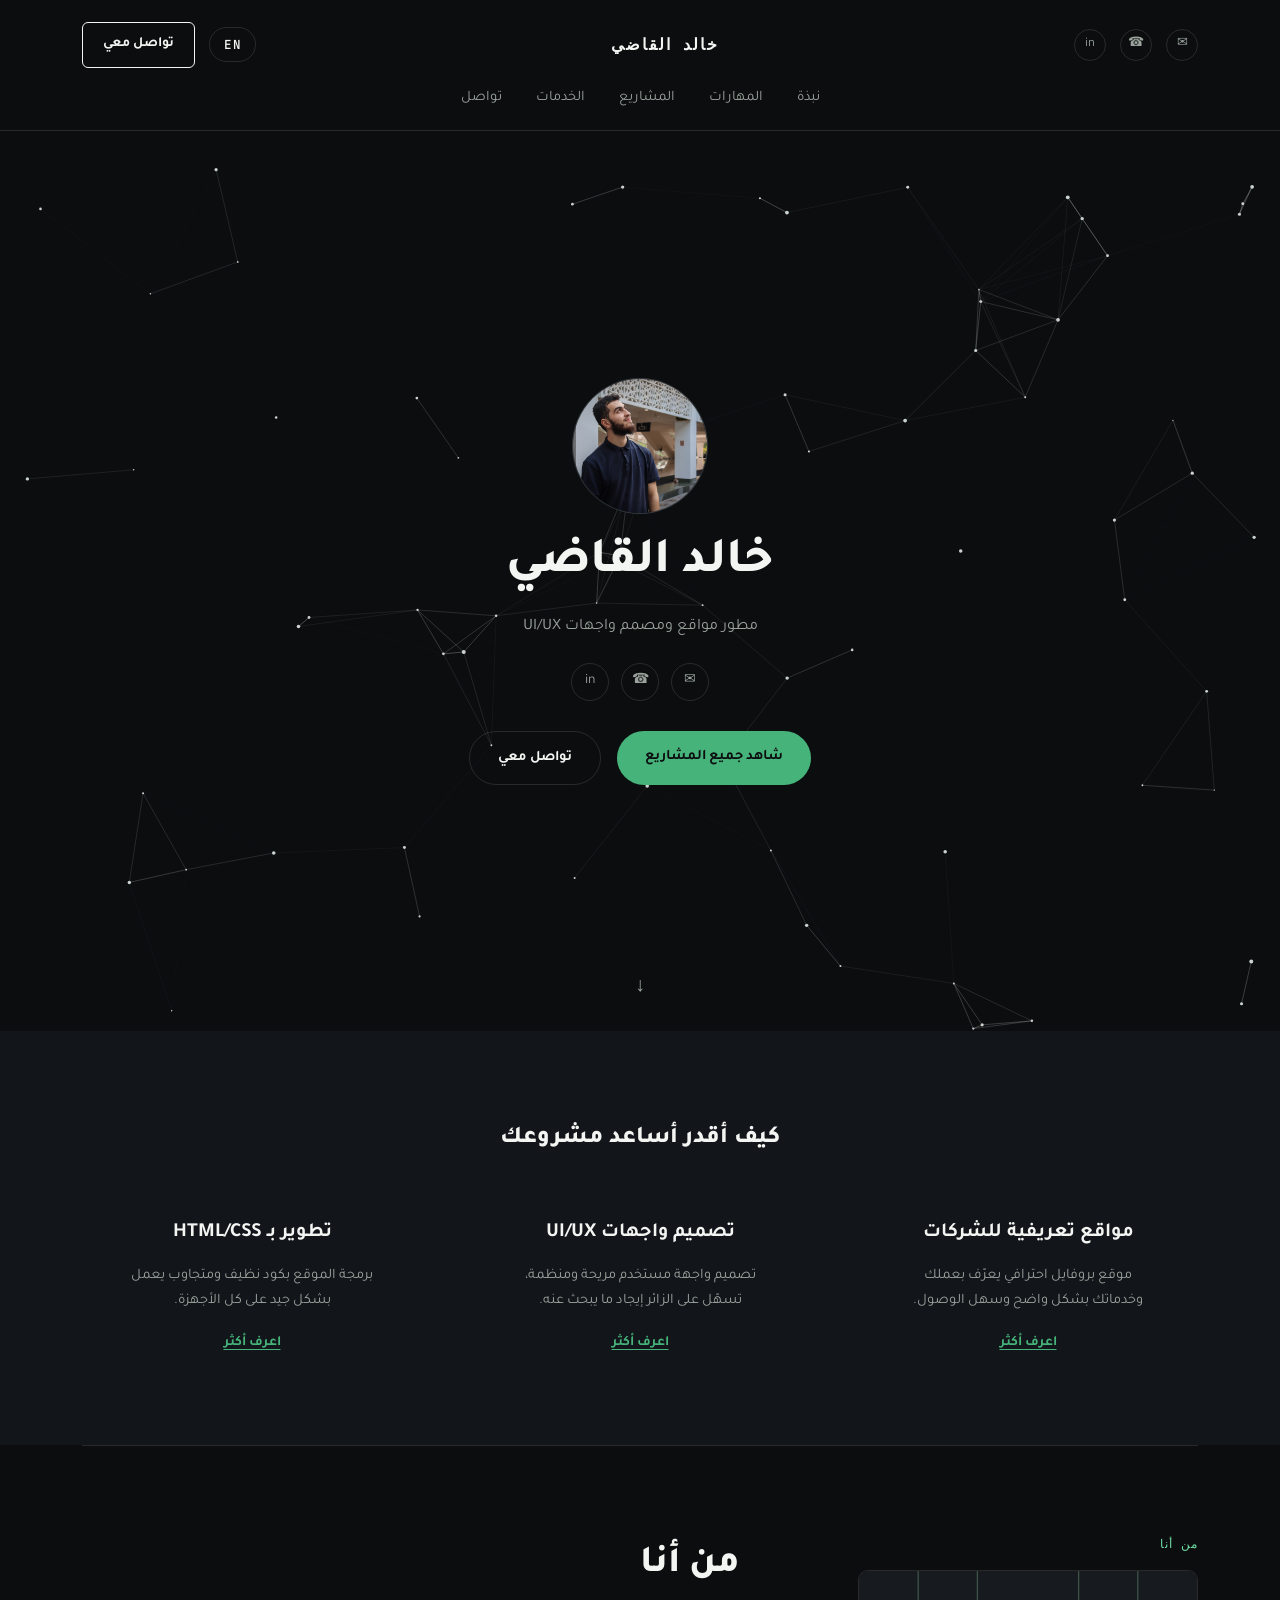
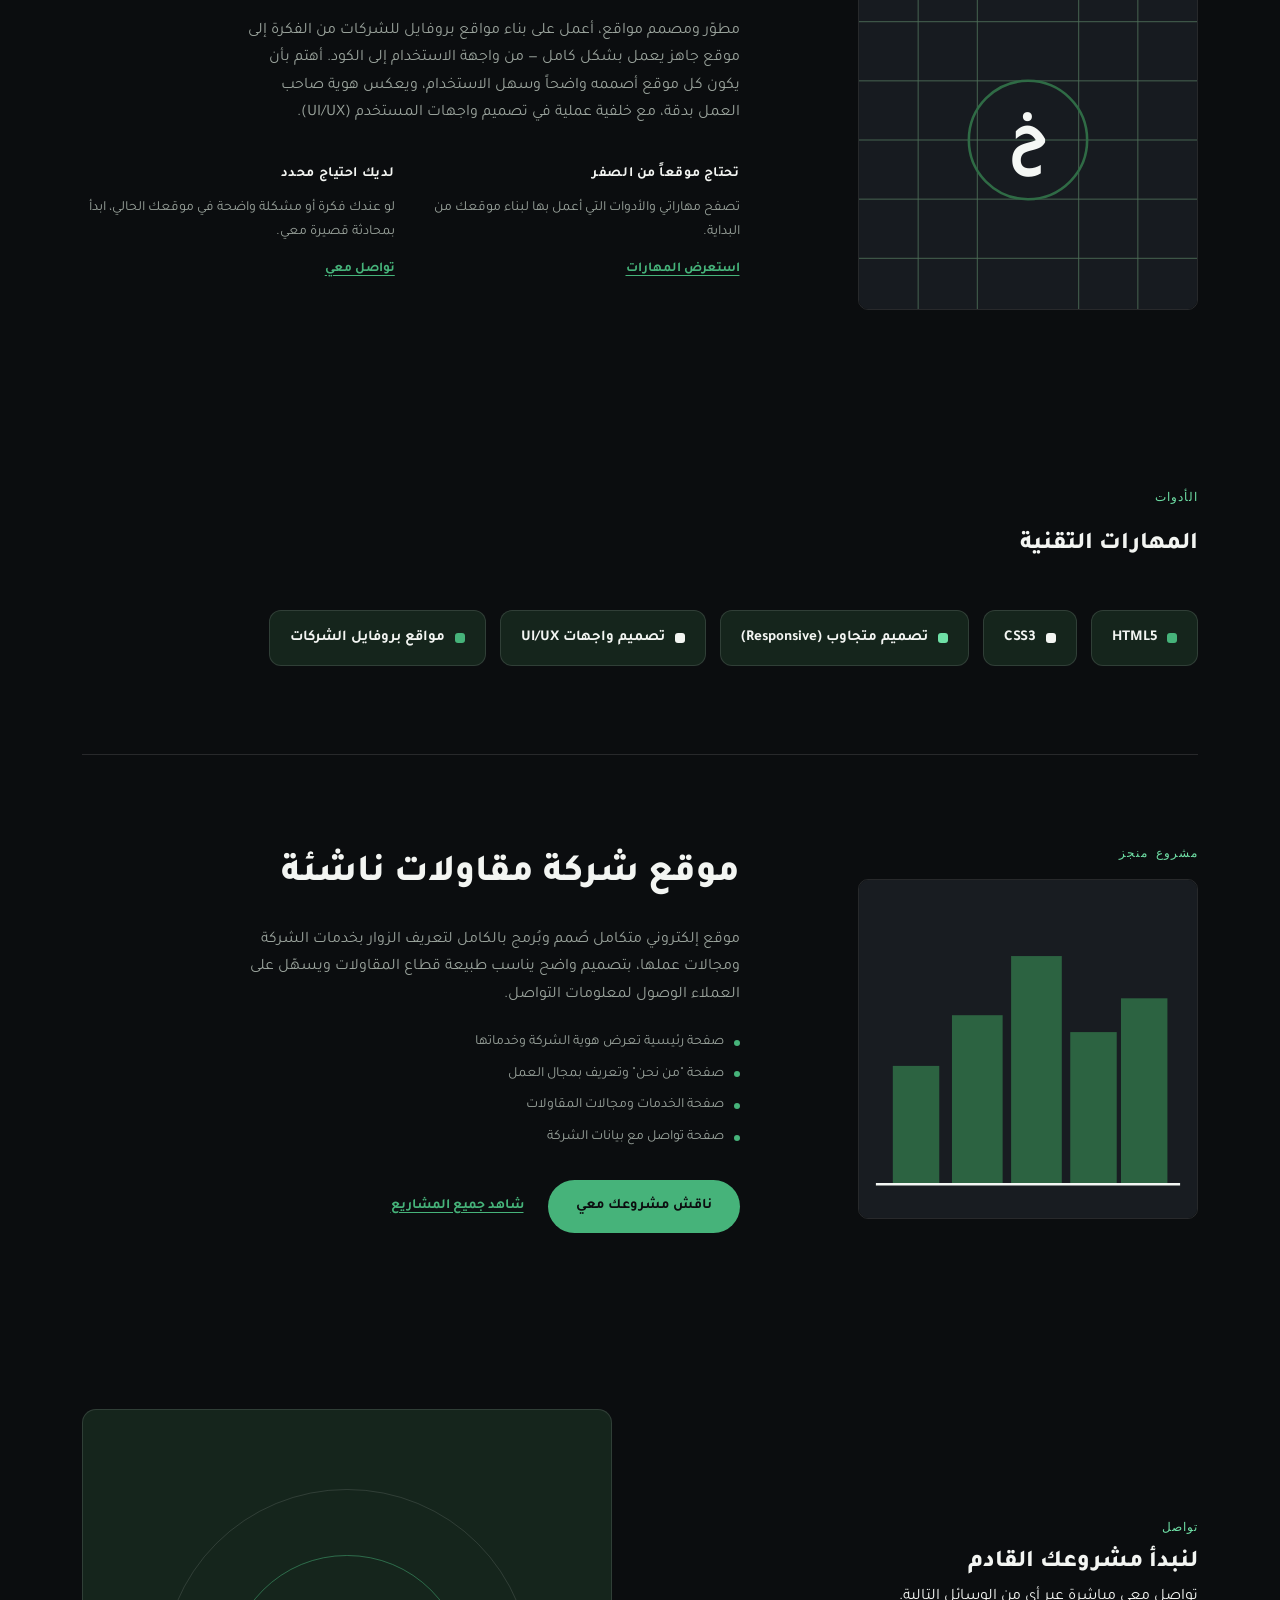
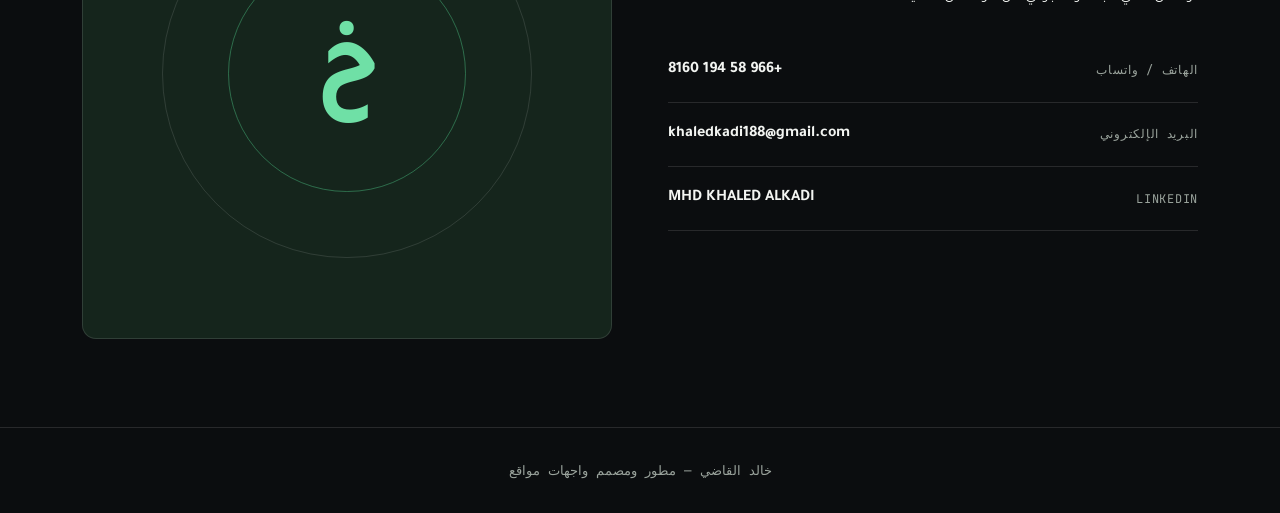
==== commit bdda3571: "Update index.html" ====
--- a/index.html
+++ b/index.html
@@ -44,7 +44,7 @@
     <canvas class="constellation-bg" id="starCanvas" aria-hidden="true"></canvas>
     <div class="hero-content">
       <div class="hero-avatar">
-        <img src="your-photo.jpg" alt="خالد القاضي" onerror="this.style.display='none'; document.getElementById('avatarFallback').style.display='flex';">
+        <img src="/Photo/IMG_0021.JPG.jpeg" alt="خالد القاضي" onerror="this.style.display='none'; document.getElementById('avatarFallback').style.display='flex';">
         <div class="avatar-fallback" id="avatarFallback" style="display:none;">
           <svg viewBox="0 0 24 24" fill="none" stroke="currentColor" stroke-width="1.5">
             <circle cx="12" cy="8" r="4"/>
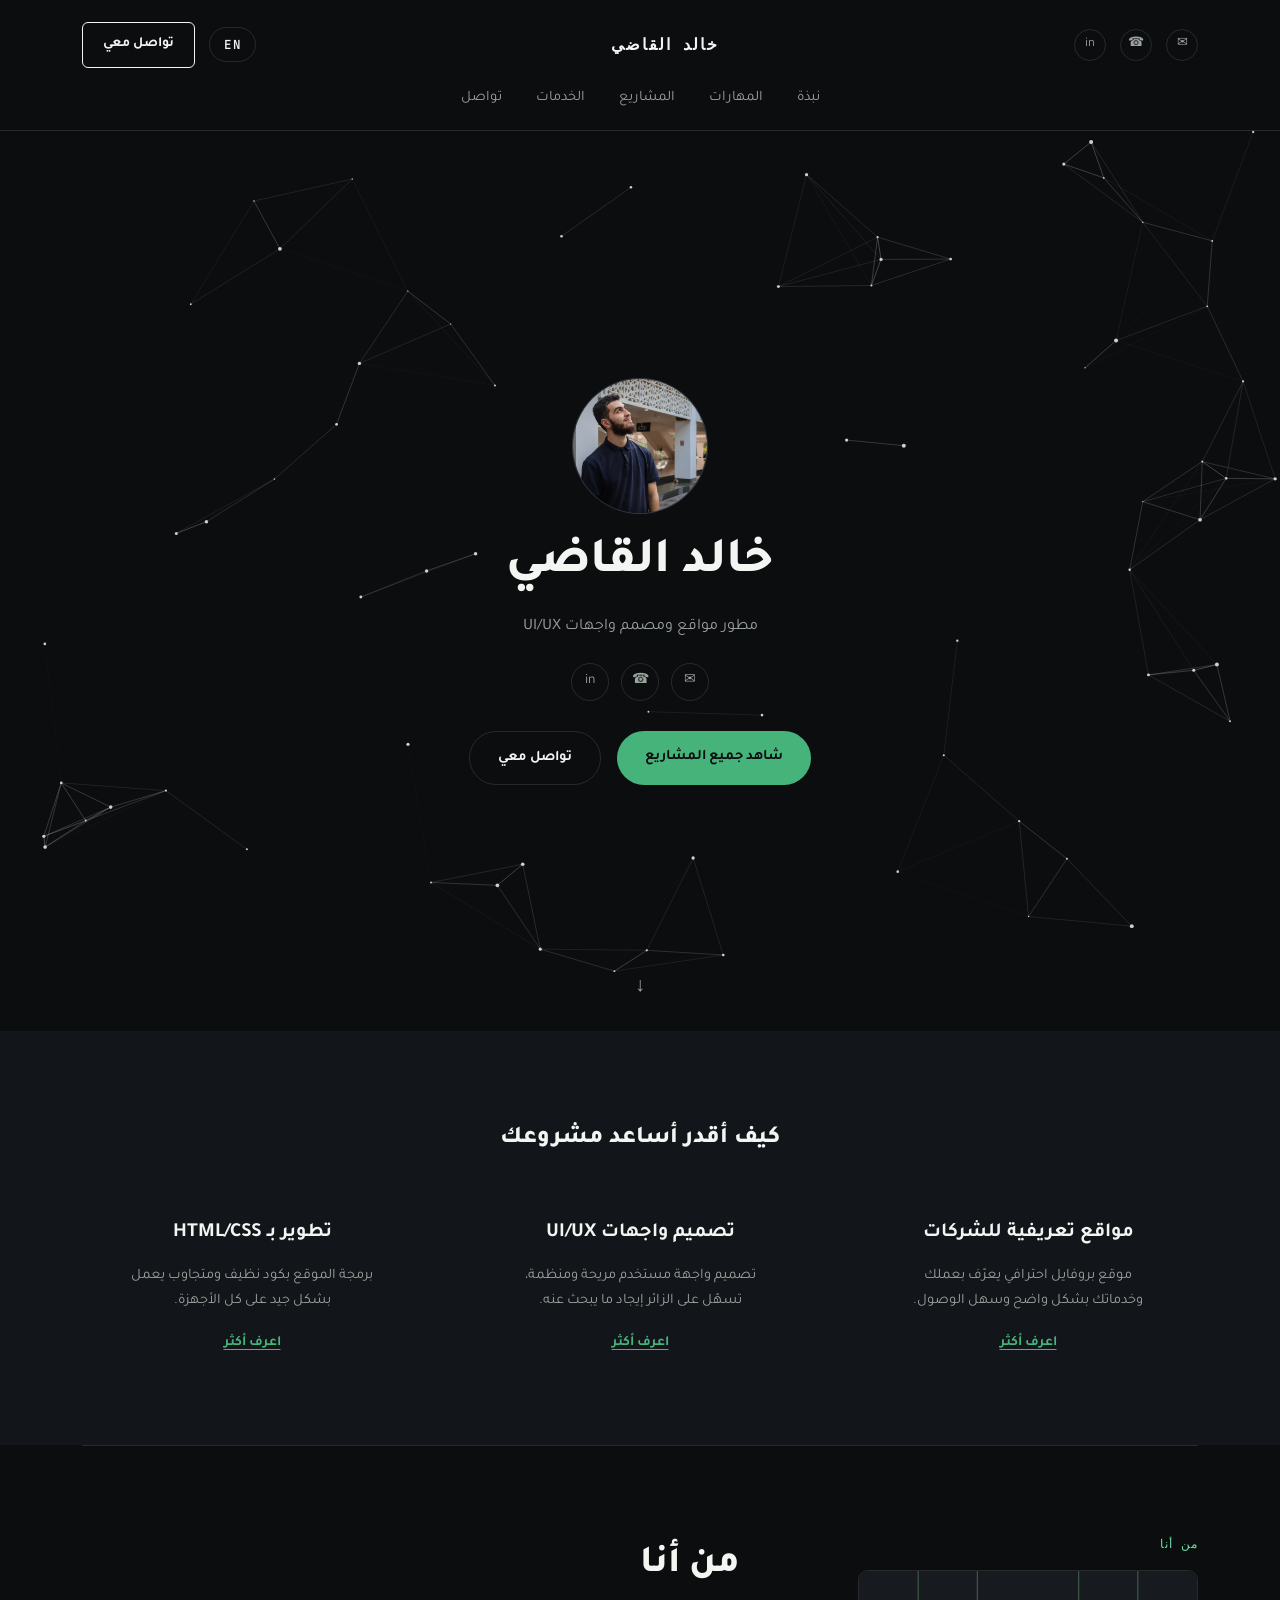
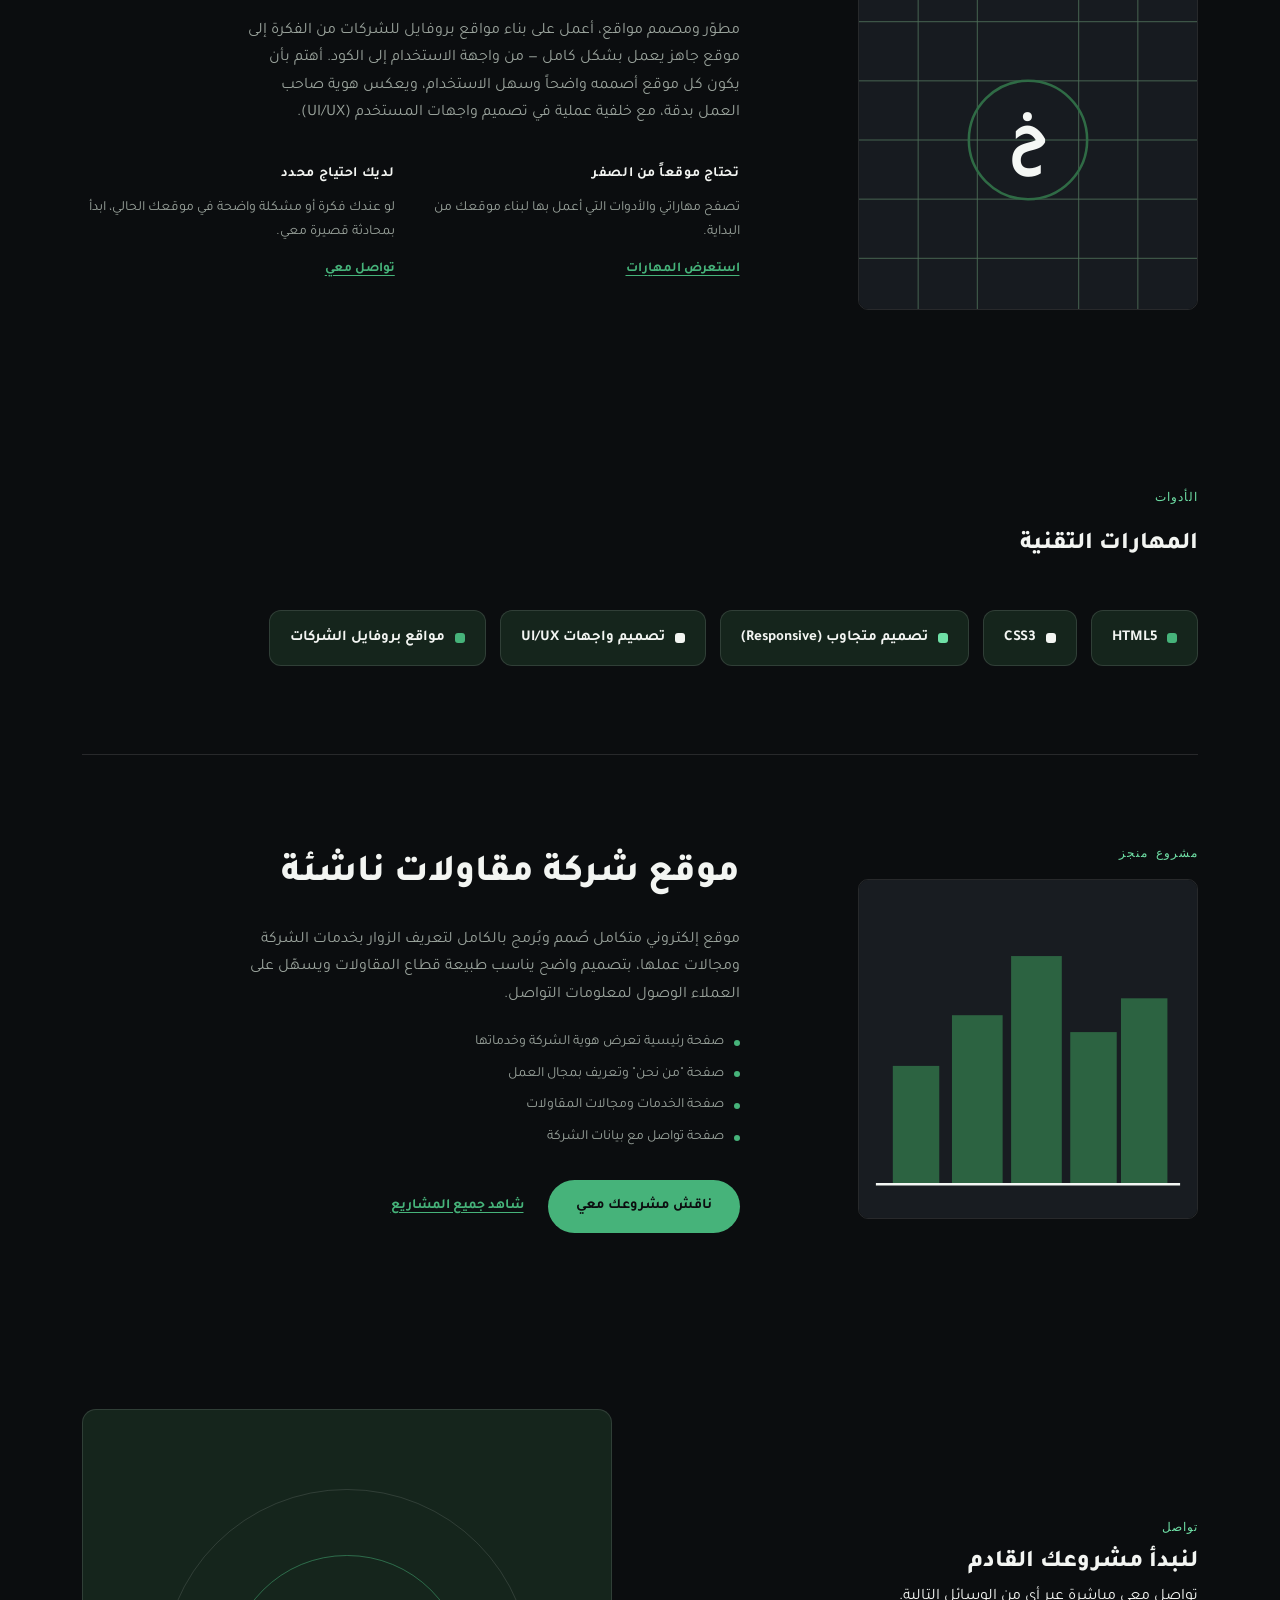
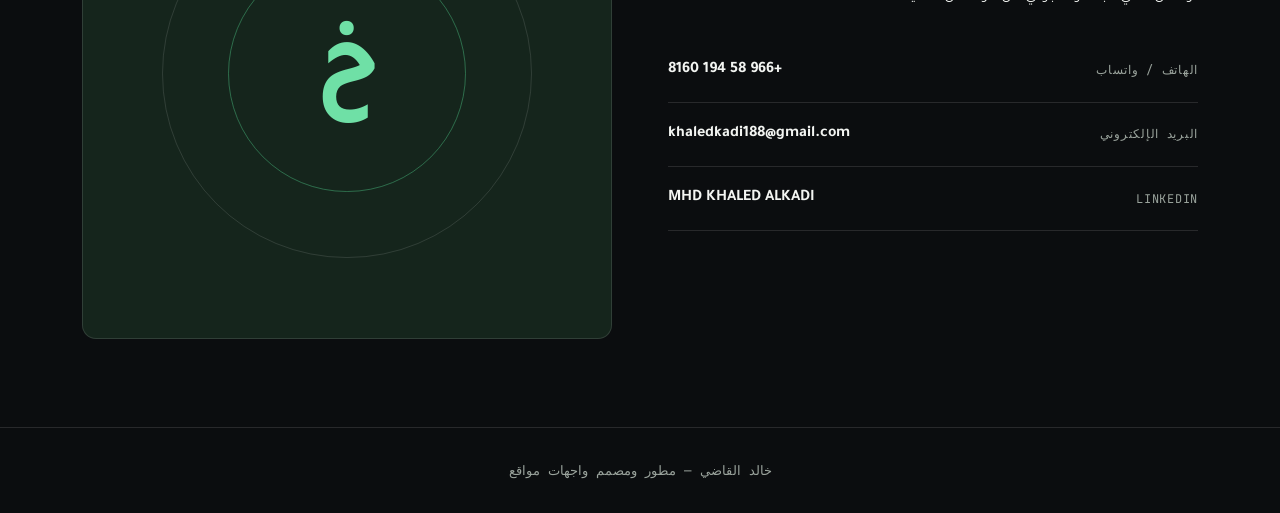
==== commit bb079fa9: "Update index.html" ====
--- a/index.html
+++ b/index.html
@@ -44,7 +44,7 @@
     <canvas class="constellation-bg" id="starCanvas" aria-hidden="true"></canvas>
     <div class="hero-content">
       <div class="hero-avatar">
-        <img src="/Photo/IMG_0021.JPG.jpeg" alt="خالد القاضي" onerror="this.style.display='none'; document.getElementById('avatarFallback').style.display='flex';">
+        <img src="Photo/IMG_0021.JPG.jpeg" alt="خالد القاضي" onerror="this.style.display='none'; document.getElementById('avatarFallback').style.display='flex';">
         <div class="avatar-fallback" id="avatarFallback" style="display:none;">
           <svg viewBox="0 0 24 24" fill="none" stroke="currentColor" stroke-width="1.5">
             <circle cx="12" cy="8" r="4"/>
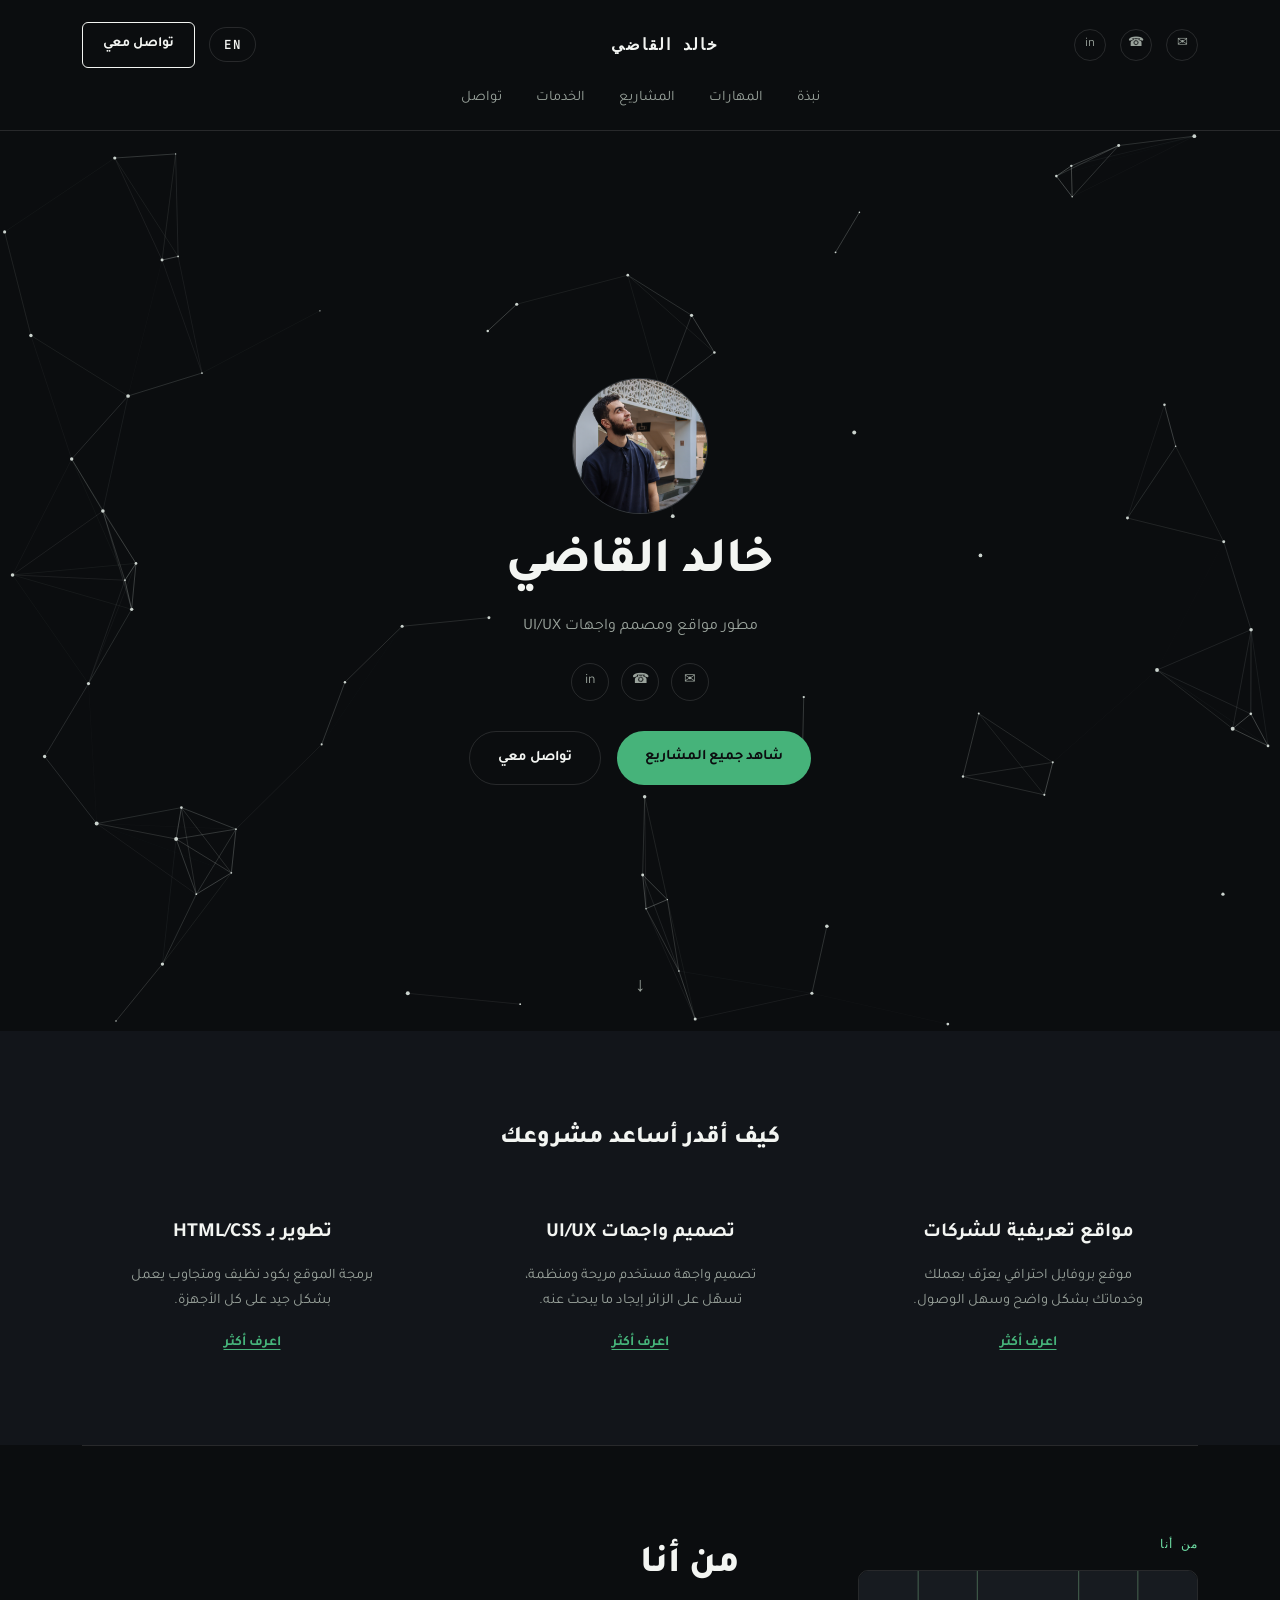
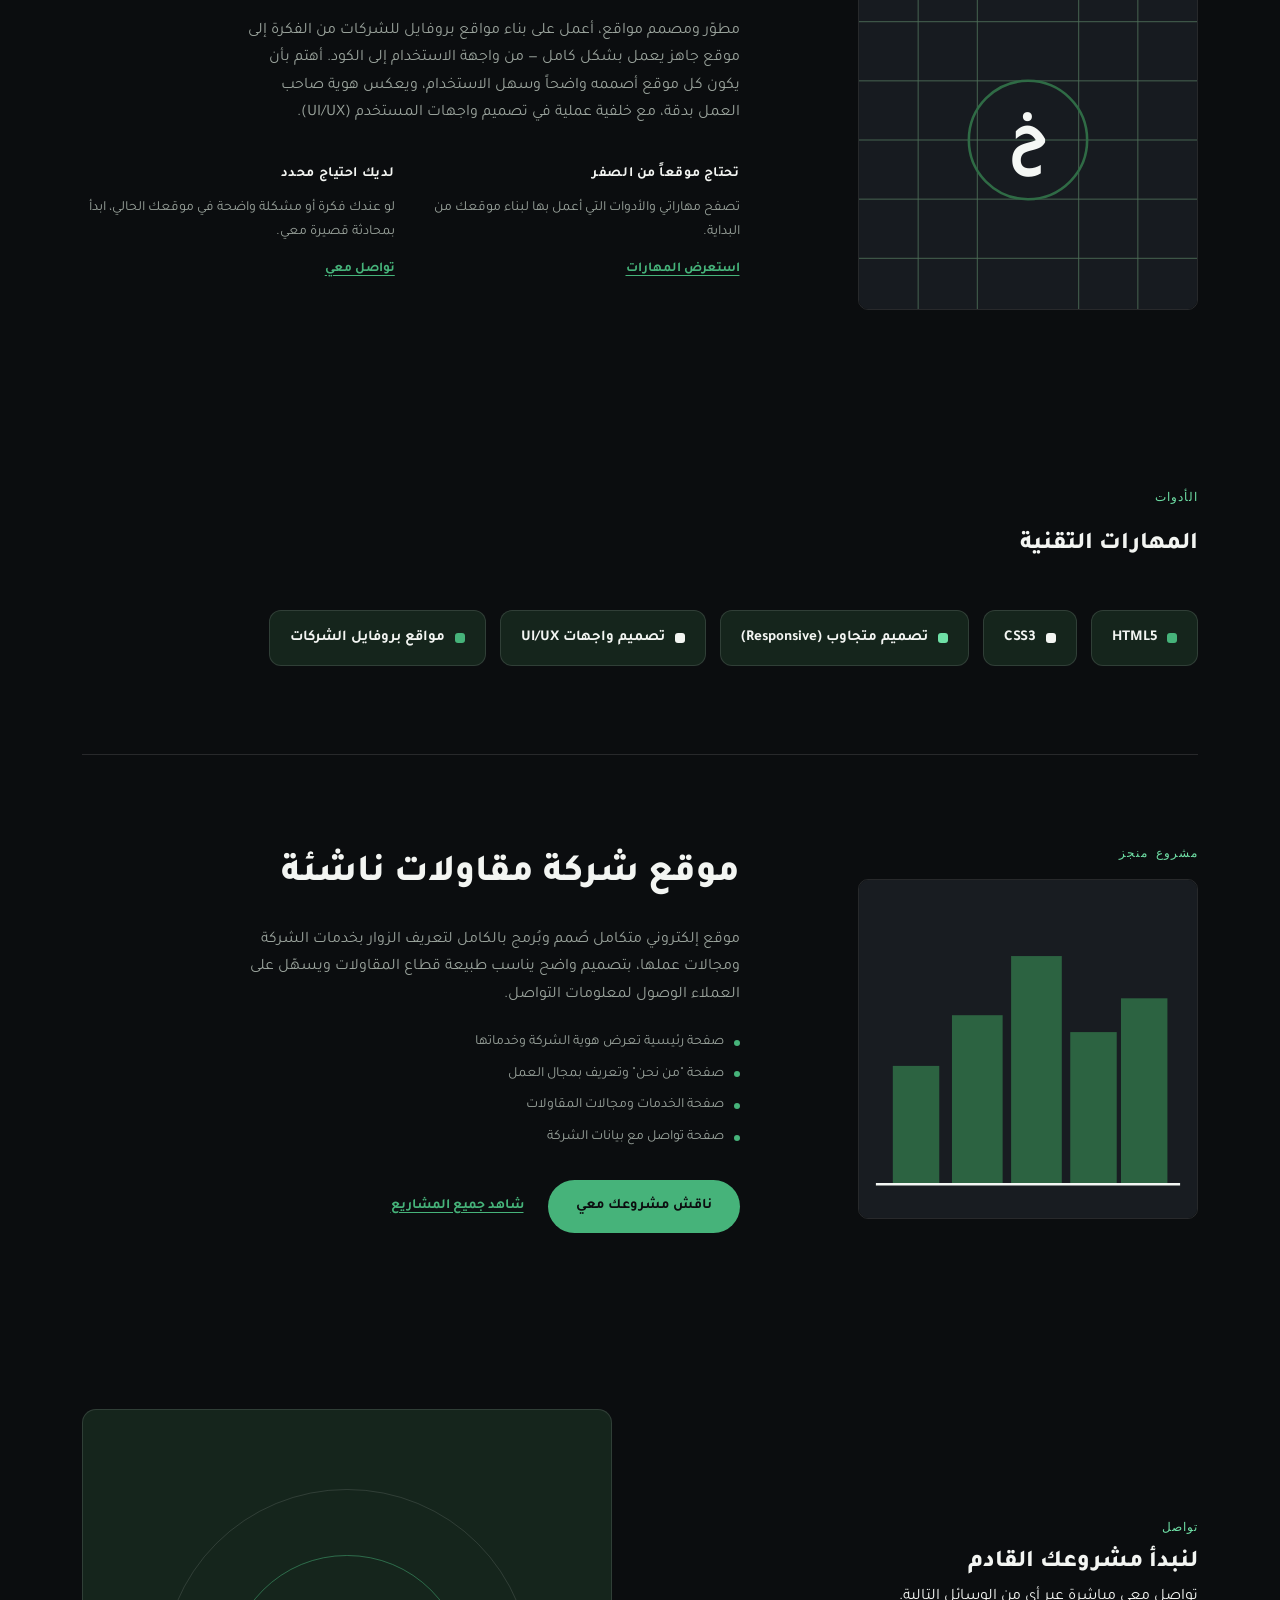
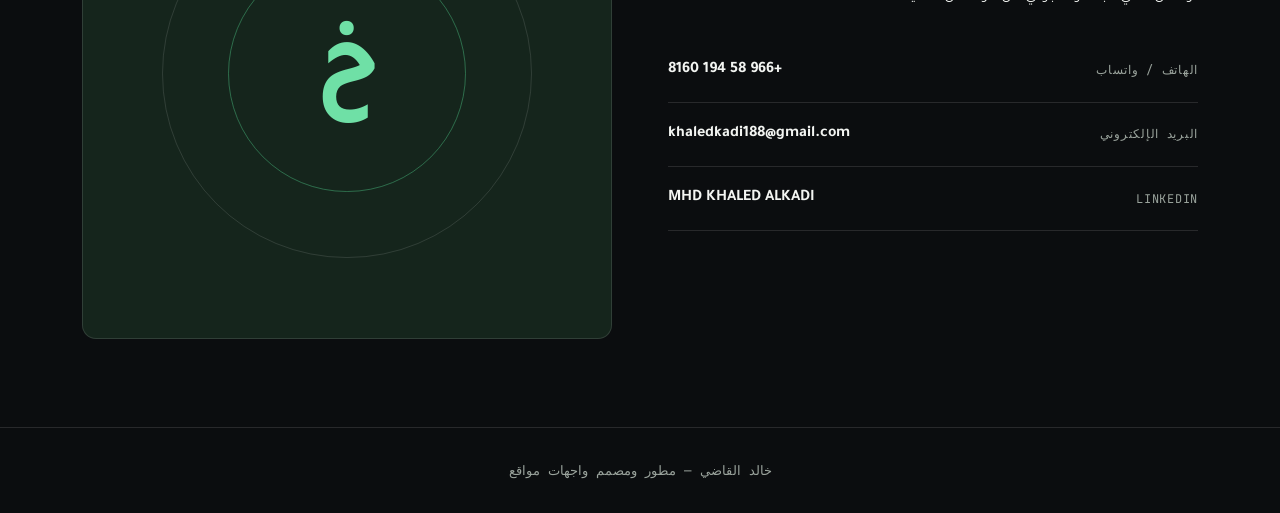
==== commit 542c0aa9: "Change 'Hello World' to 'Goodbye World'" ====
--- a/index.html
+++ b/index.html
@@ -44,7 +44,7 @@
     <canvas class="constellation-bg" id="starCanvas" aria-hidden="true"></canvas>
     <div class="hero-content">
       <div class="hero-avatar">
-        <img src="Photo/IMG_0021.JPG.jpeg" alt="خالد القاضي" onerror="this.style.display='none'; document.getElementById('avatarFallback').style.display='flex';">
+        <img src="/Photo/IMG_0021.JPG.jpeg" alt="خالد القاضي" onerror="this.style.display='none'; document.getElementById('avatarFallback').style.display='flex';">
         <div class="avatar-fallback" id="avatarFallback" style="display:none;">
           <svg viewBox="0 0 24 24" fill="none" stroke="currentColor" stroke-width="1.5">
             <circle cx="12" cy="8" r="4"/>
